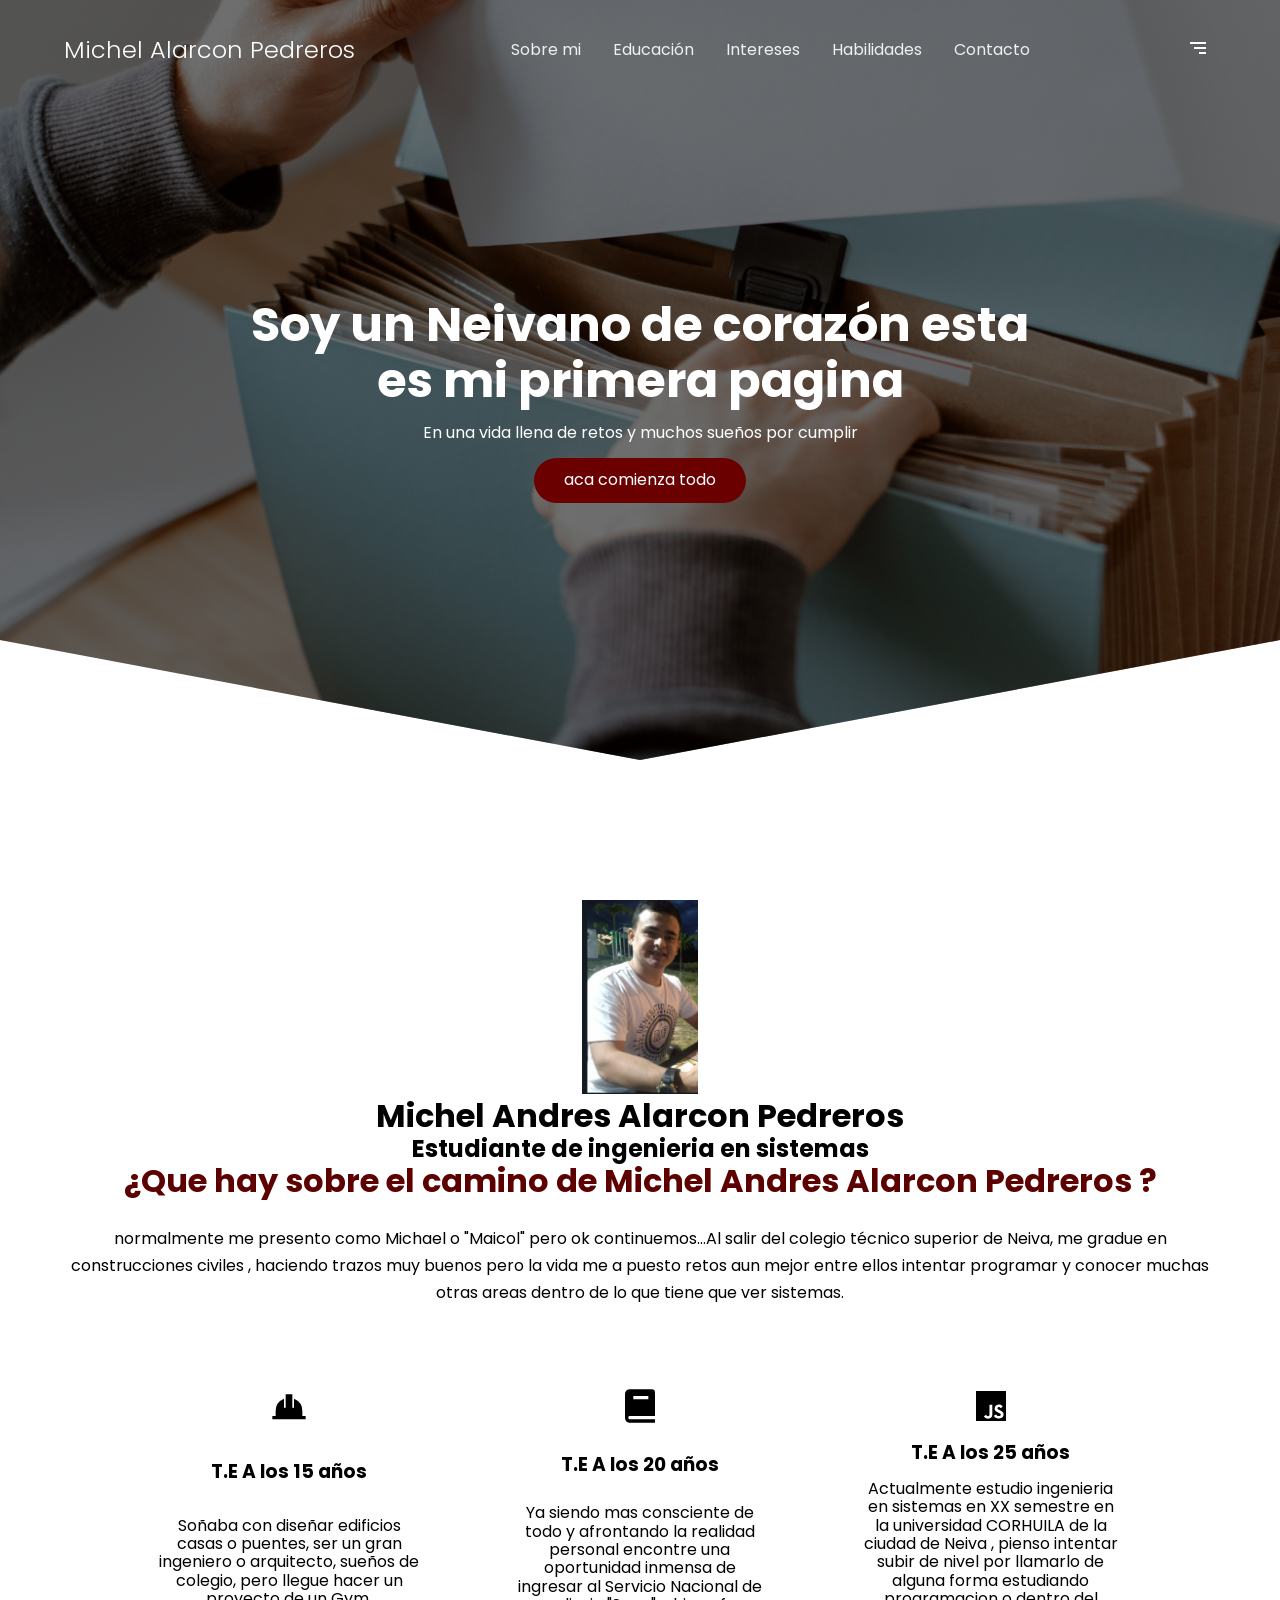
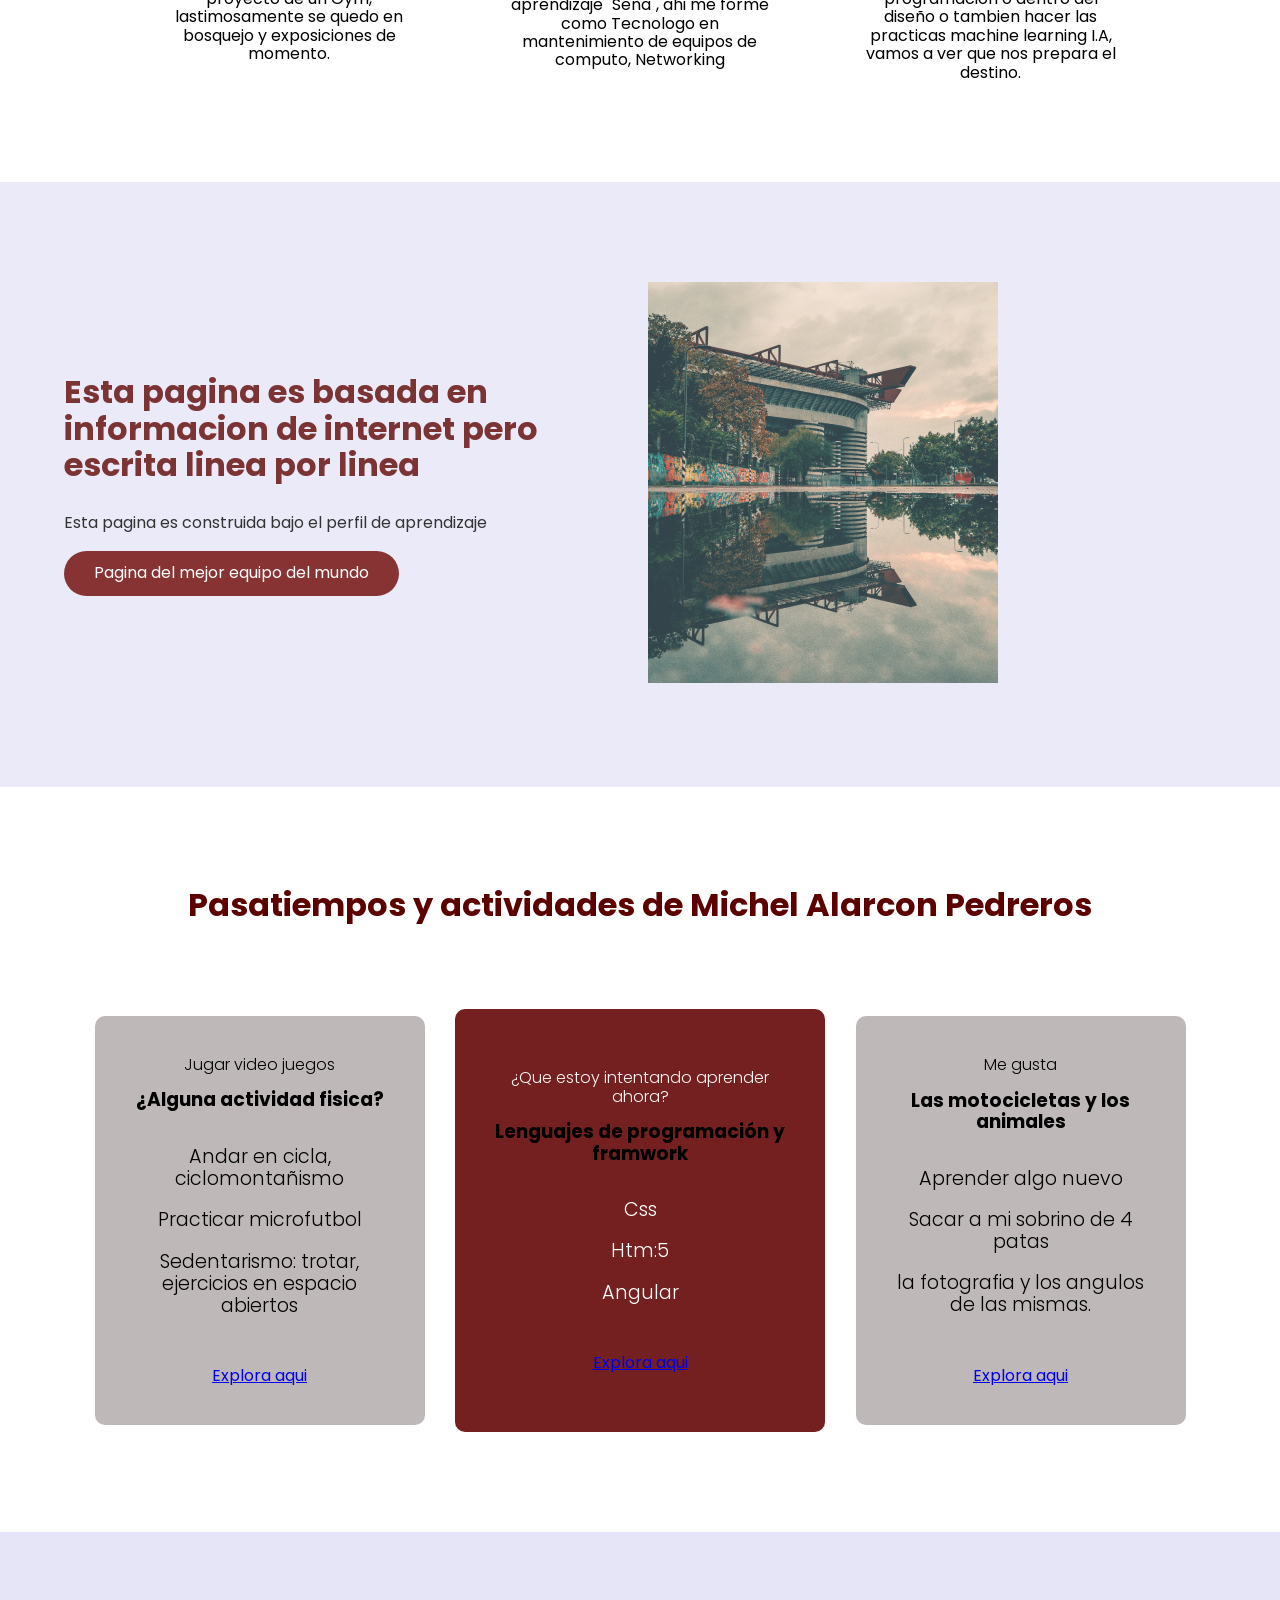
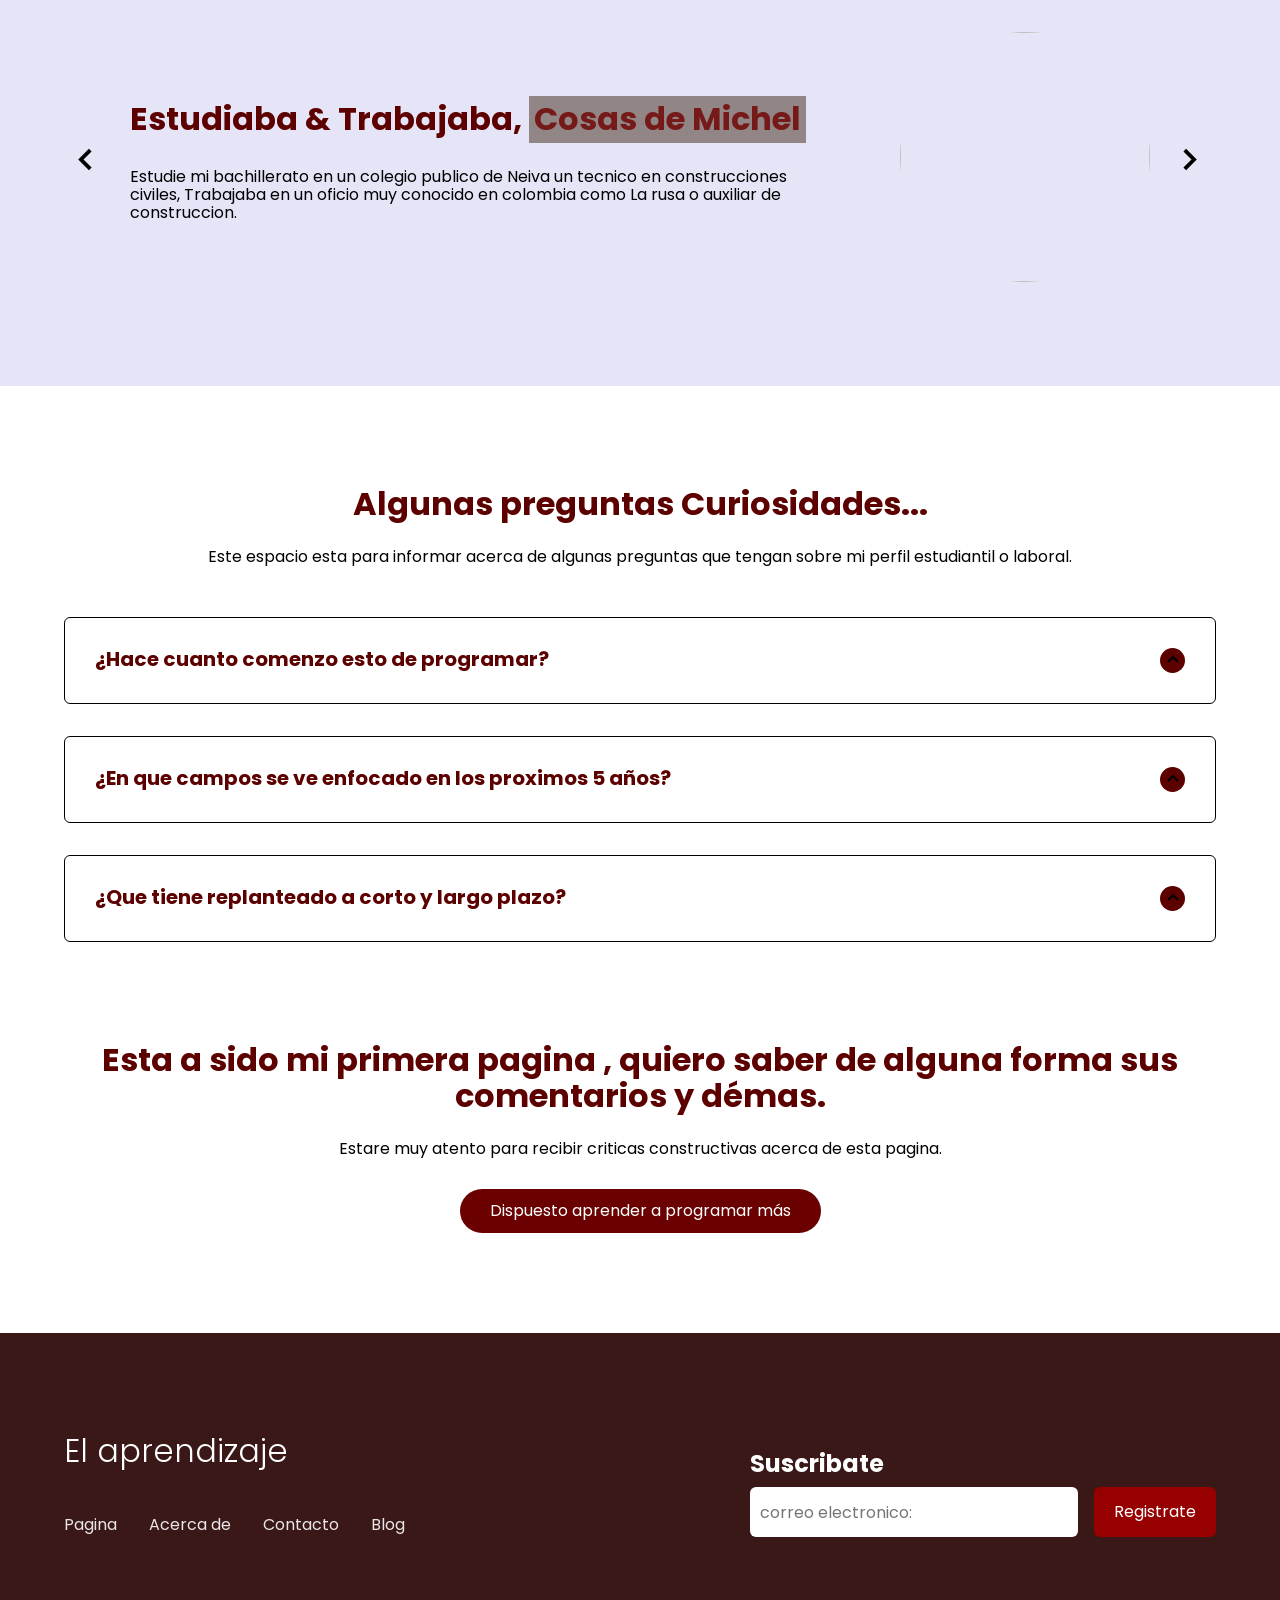
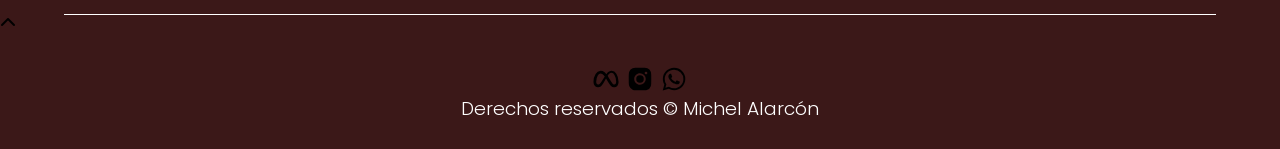
==== index.html @ c2887011 "Cambios de nombre" ====
<!DOCTYPE html>
<html lang="en">
<head>
    <meta charset="UTF-8">
    <meta http-equiv="X-UA-Compatible" content="IE=edge">
    <meta name="viewport" content="width=device-width, initial-scale=1.0">
    <title>Cosas de Michel</title>
    <link rel="shortcut icon" href="./images/milan.png" type="image/x-icon">
    <link rel="stylesheet" href="./css/normalize.css">
    <link rel="stylesheet" href=" ./css/estilos.css">
    <link rel="stylesheet" href="https://cdnjs.cloudflare.com/ajax/libs/font-awesome/6.4.0/css/all.min.css" integrity="sha512-iecdLmaskl7CVkqkXNQ/ZH/XLlvWZOJyj7Yy7tcenmpD1ypASozpmT/E0iPtmFIB46ZmdtAc9eNBvH0H/ZpiBw==" crossorigin="anonymous" referrerpolicy="no-referrer" /> 

    <meta name="theme-color" content=" #960000">
    
    
<meta name="title" content="Cosas de Michel Alarcon Pedreros">
<meta name="description" content="Estudiante trabajador en el area de sistemas. Esto es un block.">

<!-- Open Graph / Facebook -->
<meta property="og:type" content="website">
<meta property="og:url" content="http://https://github.com/michaelalarcon2/michelalarcon2022.git.io">
<meta property="og:title" content="Cosas de Michel Alarcon Pedreros">
<meta property="og:description" content="Estudiante trabajador en el area de sistemas. Esto es un block.">
<meta property="og:image" content="http://https://github.com/michaelalarcon2/michelalarcon2022.git.io/images/estudiar.jpg">

<!-- Twitter -->
<meta property="twitter:card" content="summary_large_image">
<meta property="twitter:url" content="http://michela.com/">
<meta property="twitter:title" content="Cosas de Michel Alarcon Pedreros">
<meta property="twitter:description" content="Estudiante trabajador en el area de sistemas. Esto es un block.">
<meta property="twitter:image" content="http://https://github.com/michaelalarcon2/michelalarcon2022.git.io/images/estudiar.jpg">
</head>
<body>
    <div class="contenedor">
        <div class="parrafo"></div>
    </div>
    <div id="particles-js"></div>
    <script src="js/particles.min.js"></script>
    <script src="js/particlesjs-config.json"></script>

  <header class="hero">
    <nav class="nav container">
      <div class="nav__logo">
        <h2 class="nav__title">Michel Alarcon Pedreros </h2>
        </div>

        <ul class="nav__link nav__link--menu">

          <li class="nav__items" id="mi">
            <a href="" class="nav__links"alt="">Sobre mi</a>

            
          </li>
          <li class="nav__items">
            <a href="#edu" class="nav__links"alt="">Educación</a>

            
          </li>
          <li class="nav__items">
            <a href="#inter" class="nav__links"alt="">Intereses</a>

            
          </li>
          <li class="nav__items">
            <a href="#pasatime" class="nav__links" alt="" >Habilidades</a>

          </li>
          <li class="nav__items">
            <a href="#aprender" class="nav__links" alt="" >Contacto</a>

          </li>
          
          <img src="images/close.svg" class="nav__close" alt="">

        </ul>
        <div class="nav__menu">
          <img src="images/menu.svg" class="nav__img" alt="">
        </div>
     </nav>

     <section class="hero__container container">

      <h1 class="hero__title">Soy un Neivano de corazón esta es mi primera pagina</h1>
      <p class="hero__paragrafo">En una vida llena de retos y muchos sueños por cumplir</p>
      <a href="#edu" class="cta">aca comienza todo</a>
     </section>
     <script src="js/particles.min.js"></script>
     <script src="js/particula.js"></script>
     </header>

     <main>
      <section class="container about">
        <div class="foto">
            <img src="images/foto.png" class="tamFoto" alt="">
            <h1>Michel Andres Alarcon Pedreros</h1>
            <h2>Estudiante de ingenieria en sistemas</h2>
            <div></div>
        </div>
        <h2 class="subtitle" >¿Que hay sobre el camino de Michel Andres Alarcon Pedreros ?</h2>
        <p class="about__paragraph" id="edu">normalmente me presento como Michael o "Maicol" pero ok continuemos...Al salir del colegio técnico superior de Neiva, me gradue en construcciones civiles , haciendo trazos muy buenos pero la vida me a puesto retos aun mejor entre ellos intentar programar y conocer muchas otras areas dentro de lo que tiene que ver sistemas.</p>

        <div class="about__main">
            <article class="about__icons">
                <img src="./images/construccion.svg" class="about__icon">
                <h3 class="about__title">T.E A los 15 años</h3>
                <p class="about__paragrah">Soñaba con diseñar edificios casas o puentes, ser un gran ingeniero o  arquitecto, sueños de colegio, pero llegue hacer un proyecto de un Gym, lastimosamente se quedo en bosquejo y exposiciones de momento.</p>
            </article>

            <article class="about__icons">
                <img src="./images/estudiar.svg" class="about__icon">
                <h3 class="about__title">T.E A los 20 años </h3>
                <p class="about__paragrah">Ya siendo mas consciente de todo y afrontando la realidad personal encontre una oportunidad inmensa de ingresar al Servicio Nacional de aprendizaje "Sena", ahi me forme como Tecnologo en mantenimiento de equipos de computo, Networking</p>
            </article>

            <article class="about__icons">
                <img src="./images/java.svg" class="about__icon">
                <h3 class="about__title">T.E A los 25 años</h3>
                <p class="about__paragrah">Actualmente estudio ingenieria en sistemas en XX semestre en  la universidad CORHUILA de la ciudad de Neiva , pienso intentar subir de nivel por llamarlo de alguna forma estudiando programacion o dentro del diseño o tambien  hacer las practicas machine learning I.A, vamos a ver que nos prepara el destino.</p>
            </article>
        </div>
    </section>

        <section class="knowledge"> 
          <div class="knowledge__container container">
            <div class="knowledge__texts">
              <h2 class="subtitle">Esta pagina es basada en informacion de internet pero escrita linea por linea</h2>
              <p class="knowledge__paragraph">Esta pagina es construida bajo el perfil de aprendizaje</p>
              <a href="https://www.acmilan.com/en" target="_blank" class="cta">Pagina del mejor equipo del mundo</a>
            </div>
            <figure class="knowledge__picture">
              <img src="./images/sansiromilan.png" class="knowlenge__img">
            </figure>
          </div>
        </section>
        <section class="price container">
          <h2 class="subtitle" id="pasatime">Pasatiempos y actividades de Michel Alarcon Pedreros</h2>
          <div class="price__table">
            <div class="price__element">
              <p class="price__name">Jugar video juegos</p>
              <h3 class="price__price">¿Alguna actividad fisica?</h3>

              <div class="price__items">
                <p class="price__feactures">Andar en cicla, ciclomontañismo</p>
                <p class="price__feactures">Practicar microfutbol</p>
                <p class="price__feactures">Sedentarismo: trotar, ejercicios en espacio abiertos</p>
              </div>
              <a href="#" class="Presiona_aqui">Explora aqui</a>

            </div>
            <div class="price__element price__element--best">
              <p class="price__name">¿Que estoy intentando aprender ahora?</p>
              <h3 class="plice__price">Lenguajes de programación y framwork</h3>
              

              <div class="price__items">
                <p class="price__feactures">Css</p>
                <p class="price__feactures">Htm:5</p>
                <p class="price__feactures">Angular</p>
              </div>
              <a href="#" class="Presiona_aqui">Explora aqui</a>

            </div>
            <div class="price__element">
              <p class="price__name">Me gusta </p>
              <h3 class="price__price">Las motocicletas y los animales</h3>

              <div class="price__items">
                <p class="price__feactures">Aprender algo nuevo</p>
                <p class="price__feactures">Sacar a mi sobrino de 4 patas</p>
                <p class="price__feactures">la fotografia y los angulos de las mismas.</p>
              </div>
              <a href="#" class="Presiona_aqui">Explora aqui</a>

            </div>
          </section>
  
          <section class="testimony">
              <div class="testimony__container container">
                  <img src="./images/flechaizquierda.svg" class="testimony__arrow" id="before">
  
                  <section class="testimony__body testimony__body--show" data-id="1">
                      <div class="testimony__texts">
                          <h2 class="subtitle">Estudiaba & Trabajaba, <span class="testimony__course">Cosas de Michel</span></h2>
                          <p class="testimony__review">Estudie mi bachillerato en un colegio publico de Neiva  un tecnico en construcciones civiles, Trabajaba en un oficio muy conocido en colombia como La rusa o auxiliar de construccion.</p>
                      </div>
  
                      <figure class="testimony__picture">
                          <img src="./images/estudiar.jpg" class="testimony__img">
                      </figure>
                  </section>
  
                  <section class="testimony__body" data-id="2">
                      <div class="testimony__texts">
                          <h2 class="subtitle">Estudiaba & Trabajaba,<span class="testimony__course">Cosas de Michel</span></h2>
                          <p class="testimony__review">Ingrese al al sena a estudiar mantenimiento de equipos de computo Networking en el año 2017B me certifique con varias competencias.</p>
                      </div>
  
                      <figure class="testimony__picture">
                          <img src="./images/hardware.jpg" class="testimony__img">
                      </figure>
                  </section>
  
                  <section class="testimony__body" data-id="3">
                      <div class="testimony__texts">
                          <h2 class="subtitle" id="inter">Estudia & trabaja,<span class="testimony__course">Cosas de Michel</span></h2>
                          <p class="testimony__review">Aparte del estudio tengo mis pasatiempos en eso esta la consola de video juegos Playstantion; pero antes de ella habia tenido la consola XBOX negro y el conocido atari y tetris aca en Colombia.</p>
                      </div>
  
                      <figure class="testimony__picture">
                          <img src="./images/videojuego.jpg" class="testimony__img">
                      </figure>
                  </section>
  
                  <section class="testimony__body" data-id="4">
                      <div class="testimony__texts">
                          <h2 class="subtitle">Estudia & trabaja <span class="testimony__course">Cosas de Michel</span></h2>
                          <p class="testimony__review">Son muchos los factores que me inclino por estudiar Ingenieria en sistemas, trabajando para empresas en el area de soporte tic.</p>
                      </div>
  
                      <figure class="testimony__picture">
                          <img src="./images/redeslin.jpg" class="testimony__img">
                      </figure>
                  </section>
  
  
                  <img src="./images/flechaderecha.svg" class="testimony__arrow" id="next">
              </div>
          </section>

          <section class="questions container">
            <h2 class="subtitle">Algunas preguntas Curiosidades...</h2>
            <p class="questions__paragraph">Este espacio esta para informar acerca de algunas preguntas que tengan sobre mi perfil estudiantil o laboral.</p>

            <section class="questions__container">
                <article class="questions__padding">
                    <div class="questions__answer">
                        <h3 class="questions__title">¿Hace cuanto comenzo esto de programar?
                            <span class="questions__arrow">
                                <img src="./images/arrow.svg" class="questions__img">
                            </span>
                        </h3>

                        <p class="questions__show">Llevo 4 años viendo diferentes lenguajes de programacion y motor de bases de datos , de acuerdo a lo anterior aspiro a encontrar algo referente a lo que he aprendido o conozco a grandes rasgos,actualmente me dedico y laboro en el area de soporte TIC.</p>
                    </div>
                </article>

                <article class="questions__padding">
                    <div class="questions__answer">
                        <h3 class="questions__title">¿En que campos se ve enfocado en los proximos 5 años?
                            <span class="questions__arrow">
                                <img src="./images/arrow.svg" class="questions__img">
                            </span>
                        </h3>

                        <p class="questions__show">Claramente reintero que me gustaria entrar en un equipo de trabajo en el area de programacion sea Front o Backend, esta pagina es parte de mi portafolio laboral de programador.</p>
                    </div>
                </article>

                <article class="questions__padding">
                    <div class="questions__answer">
                        <h3 class="questions__title">¿Que tiene replanteado a corto y largo plazo?
                            <span class="questions__arrow">
                                <img src="./images/arrow.svg" class="questions__img">
                            </span>
                        </h3>

                        <p class="questions__show">Poder encontrar una oportunidad laboral en esta area.</p>
                    </div>
                </article>
            </section>

            <section class="questions__offer">
                <h2 class="subtitle">Esta a sido mi primera pagina , quiero saber de alguna forma sus comentarios y démas.</h2>
                <p class="questions__copy">Estare muy atento para recibir criticas constructivas acerca de esta pagina.</p>
                <a href="#" class="cta">Dispuesto aprender a programar más</a>
            </section>
        </section>
    </main>

    <footer class="footer">
        <section class="footer__container container">
            <nav class="nav nav--footer">
                <h2 class="footer__title" id="aprender">El aprendizaje</h2>

                <ul class="nav__link nav__link--footer">
                    <li class="nav__items">
                        <a href="#" class="nav__links">Pagina</a>
                    </li>
                    <li class="nav__items">
                        <a href="#" class="nav__links">Acerca de</a>
                    </li>
                    <li class="nav__items">
                        <a href="#contacto" class="nav__links">Contacto</a>
                    </li>
                    <li class="nav__items">
                        <a href="#" class="nav__links">Blog</a>
                    </li>
                </ul>
            </nav>

            <form class="footer__form" action="https://formspree.io/f/mknkkrkj" method="POST">
                <h2 class="footer__newsletter">Suscribate</h2>
                <div class="footer__inputs">
                    <input type="email" placeholder="correo electronico:" class="footer__input" name="_replyto">
                    <input type="submit" value="Registrate" class="footer__submit">
                </div>
            </form>
        </section>
        <div class="got-top-container">
            <div class="go-top-button">
               <i class="fas fa-chevron-up"></i>
            </div>
        </div>

        <section class="footer__copy container">
            <div class="footer__social">
                <a href="https://www.facebook.com/maikol.alarkon/" class="footer__icons" target="_blank"><img src="./images/facebook meta.svg" class="footer__img"></a>
                <a href="https://www.instagram.com/andresalarcon01/?next=%2F" class="footer__icons" target="_blank"><img src="./images/instag.svg" class="footer__img"></a>
                <a href="https://account.microsoft.com/?ref=MeControl&refd=outlook.live.com" class="footer__icons" target="_blank"><img src="./images/whatsapp.svg" class="footer__img"></a>
            </div>

            <h3 class="footer__copyright">Derechos reservados &copy; Michel Alarcón</h3>
        </section>
        <!--Button Up-->
        <button class="btn-up hide" id="up">
            <i class="fas fa-arrow-up"></i>
        </button>
        <script src="app.js"></script>
    </footer>

    <script src="./js/slider.js"></script>
    <script src="./js/questions.js"></script>
    <script src="./js/menu.js"></script>

</body>

</html>
---- css/estilos.css ----
@import url('https://fonts.googleapis.com/css2?family=Poppins:wght@300;400;600;700&display=swap');

:root {
    --padding-container: 100px 0;
    --color-title: #5c0000;
}
body {
    font-family: 'Poppins', sans-serif;
}
#particles-js{
    height: 100hv;
    width: 100%;
    position: fixed;
    z-index: -1;
}

.container{
    width: 90%;
    max-width: 1200px;
    margin: 0 auto;
    overflow: hidden;
    padding: var(--padding-container);
}
.hero {
    width: 100%;
    height: 100vh;
    min-height: 600px;
    max-height: 800px;
    position: relative;
    display: grid;
    grid-template-rows: 100px 1fr;
    color: #fff;
}
.hero::before{
    content: "";
    position: absolute;
    top: 0;
    left: 0;
    width: 100%;
    height: 100%;
    background-image: linear-gradient(180deg, #0000008c, 0%,#0000008c 100% ), url('../images/fondovida.png');
    background-size: cover;
    clip-path: polygon(0 0, 100% 0, 100% 80%, 50% 95%, 0 80%);
    z-index: -1;

}   

/*nav*/
.nav{
    --padding-container:0;
    height: 100px;
    display: flex;
    align-items: center;
}

.nav__title{
    font-weight: 300;
}
.nav__link{
    margin-left: auto;
    padding: 0;
    display: grid;
    grid-auto-flow: column;
    grid-auto-columns: max-content;
    gap: 2em;
}

.nav__items{
    list-style: none;
}

.nav__links{
    color: rgba(255, 255, 255, 0.897);
    text-decoration: none;
}
.nav__menu{
    margin-left: auto;
    cursor: pointer;
    display: none;
}
.nav__menu{
    display: block;
    width: 30px;
}
.nav__close{
    display: var(--show, none);
}

/**Hero container*/
.hero__container {
    max-width: 800px;
    --padding-container: 0;
    display: grid;
    grid-auto-rows: max-content;
    align-content: center;
    gap: 1em;
    padding-bottom: 100px;
    text-align: center;
}

.hero__title {
    font-size: 3rem;
}

.hero__paragraph {
    margin-bottom: 20px;
}
.cta{
    display: inline-block;
    background-color: #6b0000;
    justify-self: center;
    color: #fff;
    text-decoration: none;
    padding: 13px 30px;
    border-radius: 32px;
}
/*About */ 
.about{
    text-align: center;
}

.subtitle{
    color:var(--color-title);
    font-size: 2rem;
    margin-bottom: 25px;

}
.about__paragraph{
    line-height:1.7 ;

}


.about__paragraph {
    line-height: 1.7;
}
.about__main {
    padding-top: 80px;
    display: grid;
    width: 90%;
    margin: 0 auto;
    gap: 1em;
    overflow: hidden;
    grid-template-columns: repeat(auto-fit, minmax(260px, auto));
}

.about__icons{
    display: grid;
    gap: 1em;
    justify-items: center;
    width: 260px;
    overflow: hidden;
    margin: 0 auto;
}
.about__icon{
    width: 40px;
}
/*knowledge*/

.knowledge{

    background-color: #000005;
    background-color: #e5e5f7;
    opacity: 0.8;
    background-image:  radial-gradient(#ffffff 0.5px, transparent 0.5px), radial-gradient(#a89a9a 0.5px, #e5e5f7 0.5px);
    background-size: 20px 20px;
    background-position: 0 0,10px 10px;
overflow: hidden;
}
.knowledge__container{
    display: grid;
    grid-template-columns: 1fr 1fr;
    gap: 1em;
    align-items: center;
}

.knowledge__picture{
    max-width: 500px;
}

.knowledge__paragraph{
    line-height: 1.7;
    margin-bottom: 15px;
}

.knowledge__img{
    width: 100%;
    display: block;
}

/* price */
 
.price{

    text-align: center;
}
.price__table{
    padding-top: 60px;
    display: flex;
    flex-wrap: wrap;
    gap:2.5 em;
    justify-content: space-evenly;
    align-items: center;
}
    .price__element{
        background-color: #beb8b8;
        text-align: center;
        border-radius: 10px;
        width: 330px;
        padding: 40px;
        --color-plan: #000000;
        --color-price:rgb(0, 0, 0);
        --bg-cta:rgb(0, 0, 0);
        --color-cta: #000000;
        --color-items:#000000;
 
    }
    .price__element--best{
        width: 370px;
        padding: 60px 40px;
        background-color: rgb(116, 32, 32);
        --color-plan: rgb(255, 247, 247);
        --color-price:rgb(182, 49, 49);
        --bg-cta:rgb(255, 250, 250);
        --color-cta: #ffffff;
        --color-items:#ffffff;
    }
    .price__name{
        color:var(--color-plan);
        margin-bottom: 15px;
        font-weight: 300; 
    }
    .plan_price{
        font-size: 2.5rem;
        color:var(--color-price);

    }
    .price__items{
        margin-top: 35px;
        display: grid;
        gap:1em;
        font-weight: 300;
        font-size: 1.2rem;
        margin-bottom: 50px;
        color: var(--color-items);
    }

      .price__cta{
        display: block;
        padding: 20px 0;
        border-radius: 10px;
        text-decoration: none;
        background-color: var(--color-title);
        font-weight: 600px;
        box-shadow: 0 0 1 px rgba(0,0,0.5) ;

    }

   /* Testimony */

.testimony{
    background-color: #e5e5f7;
}

.testimony__container{
    display: grid;
    grid-template-columns: 50px 1fr 50px;
    gap: 1em;
    align-items: center;
}

.testimony__body{
    display: grid;
    grid-template-columns: 1fr max-content;
    justify-content: space-between;
    align-items: center;
    gap: 2em;
    grid-column: 2/3;
    grid-row: 1/2;
    opacity: 0;
    pointer-events: none;
}


.testimony__body--show{
    pointer-events: unset;
    opacity: 1;
    transition: opacity 1.5s ease-in-out;
}

.testimony__img{
    width: 250px;
    height: 250px;
    border-radius: 50%;
    object-fit: cover;
    object-position: 50% 30%;
}

.testimony__texts{
    max-width: 700px;
}

.testimony__course{
    background-color: rgb(146, 133, 133);
    color: rgb(117, 25, 25);
    display: inline-block;
    padding: 5px;
}

.testimony__arrow{
    width: 90%;
    cursor: pointer;
}

/* Questions */

.questions{
    text-align: center;
}

.questions__container{
    display: grid;
    gap: 2em;
    padding-top: 50px;
    padding-bottom: 100px;
}

.questions__padding{
    padding: 0;
    transition: padding .3s;
    border: 1px solid #000000;
    border-radius: 6px;
}

.questions__padding--add{
    padding-bottom: 30px;
}

.questions__answer{
    padding: 0 30px 0;
    overflow: hidden;
}

.questions__title{
    text-align: left;
    display: flex;
    font-size: 20px;
    padding: 30px 0 30px;
    cursor: pointer;
    color: var(--color-title);
    justify-content: space-between;
}

.questions__arrow{
    border-radius: 50%;
    background-color: var(--color-title);
    width: 25px;
    height: 25px;
    display: flex;
    justify-content: center;
    align-items: center;
    align-self: flex-end;
    margin-left: 10px;
    transition:  transform .3s;
}

.questions__arrow--rotate{
    transform: rotate(180deg);
}

.questions__show{
    text-align: left;
    height: 0;
    transition: height .3s;
}

.questions__img{
    display: block;
}

.questions__copy{
    width: 60%;
    margin: 0 auto;
    margin-bottom: 30px;
}

/* Footer */

.footer{
    background-color: #3b1818;
}

.footer__title{
    font-weight: 300;
    font-size: 2rem;
    margin-bottom: 30px;
}

.footer__title, .footer__newsletter{
    color: #fff;
}


.footer__container{
    display: flex;
    justify-content: space-between;
    align-items: center;
    border-bottom: 1px solid #fff;
    padding-bottom: 60px;
}

.nav--footer{
    padding-bottom: 20px;
    display: grid;
    gap: 1em;
    grid-auto-flow: row;
    height: 100%;
}

.nav__link--footer{
    display: flex;
    margin: 0;
    margin-right: 20px;
    flex-wrap: wrap;
}

.footer__inputs{
    margin-top: 10px;
    display: flex;
    overflow: hidden;
}

.footer__input{
    background-color: #fff;
    height: 50px;
    display: block;
    padding-left: 10px;
    border-radius: 6px;
    font-size: 1rem;
    outline: none;
    border: none;
    margin-right: 16px;
}

.footer__submit{
    margin-left: auto;
    display: inline-block;
    height: 50px;
    padding: 0 20px ;
    background-color: #960000;
    border: none;
    font-size: 1rem;
    color: #fff;
    border-radius: 6px;
    cursor: pointer;
}

.footer__copy{
    --padding-container: 30px 0;
    text-align: center;
    color: #fff;
}

.footer__copyright{
    font-weight: 300;
}

.footer__icons{
    margin-bottom: 10px;
}

.footer__img{
    width: 30px;
}

/* Media queries */

@media (max-width:800px){
    .nav__menu{
        display: block;
    }

    .nav__link--menu{
        position: fixed;
        background-color: #000;
        top: 0;
        left: 0;
        height: 100%;
        width: 100%;
        display: flex;
        flex-direction: column;
        justify-content: space-evenly;
        align-items: center;
        z-index: 100;
        opacity: 0;
        pointer-events: none;
        transition: .7s opacity;
    }

    .nav__link--show{
        --show: block;
        opacity:1 ;
        pointer-events: unset;
    }

    .nav__close{
        position: absolute;
        top: 30px;
        right: 30px;
        width: 30px;
        cursor: pointer;
    }

    .hero__title{
        font-size: 2.5rem;
    }


    .about__main{
        gap: 2em;
    }

    .about__icons:last-of-type{
        grid-column: 1/-1;
    }


    .knowledge__container{
        grid-template-columns: 1fr;
        grid-template-rows: max-content 1fr;
        gap: 3em;
        text-align: center;
    }

    .knowledge__picture{
        grid-row: 1/2;
        justify-self: center;
    }

    .testimony__container{
        grid-template-columns: 30px 1fr 30px;
    }

    .testimony__body{
        grid-template-columns: 1fr;
        grid-template-rows: max-content max-content;
        gap: 3em;
        justify-items:center ;
    }


    .testimony__img{
        width: 200px;
        height: 200px;
        
    }

    .questions__copy{
        width: 100%;
    }

    .footer__container{
        flex-wrap: wrap;
    }

    .nav--footer{
        width: 100%;
        justify-items: center;
    }

    .nav__link--footer{
        width: 100%;
        justify-content: space-evenly;
        margin: 0;
    }

    .footer__form{
        width: 100%;
        justify-content: space-evenly;
    }

    .footer__input{
        flex: 1;
    }

}

@media (max-width:600px){
    .hero__title{
        font-size: 2rem;
    }

    .hero__paragraph{
        font-size: 1rem;
    }

    .subtitle{
        font-size: 1.8rem;
    }

    .price__element{
        width: 90%;
    }

    .price__element--best{
        width: 90%;
        /* padding: 40px; */
    }

    .price__price{
        font-size: 2rem;
    }

    .testimony{
        --padding-container: 60px 0;
    }

    .testimony__container{
        grid-template-columns: 28px 1fr 28px;
        gap: .9em;
    }

    .testimony__arrow{
        width: 100%;
    }

    .testimony__course{
        margin-top: 15px;
    }

    .questions__title{
        font-size: 1rem;
    }

    .footer__title{
        justify-self: start;
        margin-bottom: 15px;
    }

    .nav--footer{
        padding-bottom: 60px;
    }

    .nav__link--footer{
        justify-content: space-between;
    }

    .footer__inputs{
        flex-wrap: wrap;
    }

    .footer__input{
        flex-basis: 100%;
        margin: 0;
        margin-bottom: 16px;
    }

    .footer__submit{
        margin-right: auto;
        margin-left: 0;
        

        /* 
        margin:0;
        width: 100%;
        */
    }
}

/*btn-up styles*/
.btn-up{
    width: 50px;
    height: 50px;
    outline: 0;
    border-radius: 50%;
    border: 1px solid #000000;
    background-color: rgb(0, 0, 0);
    position: fixed;
    right: 20px;
    left: 95%;
    bottom: 50px;
    transition: all .3s ease-in-out;
    cursor: pointer;
}
.fa-arrow-up{
    color: #a89a9a;
    font-size: 18px;
}
.btn-up:hover{
    opacity: .75;
}
/*clases del js */
.hide{
    opacity: 0;
}
.active{
    opacity: 1;
}
.container about .foto img{
    padding: 1;
}
.tamFoto{
    width: 10%;
    height: 20%;
}
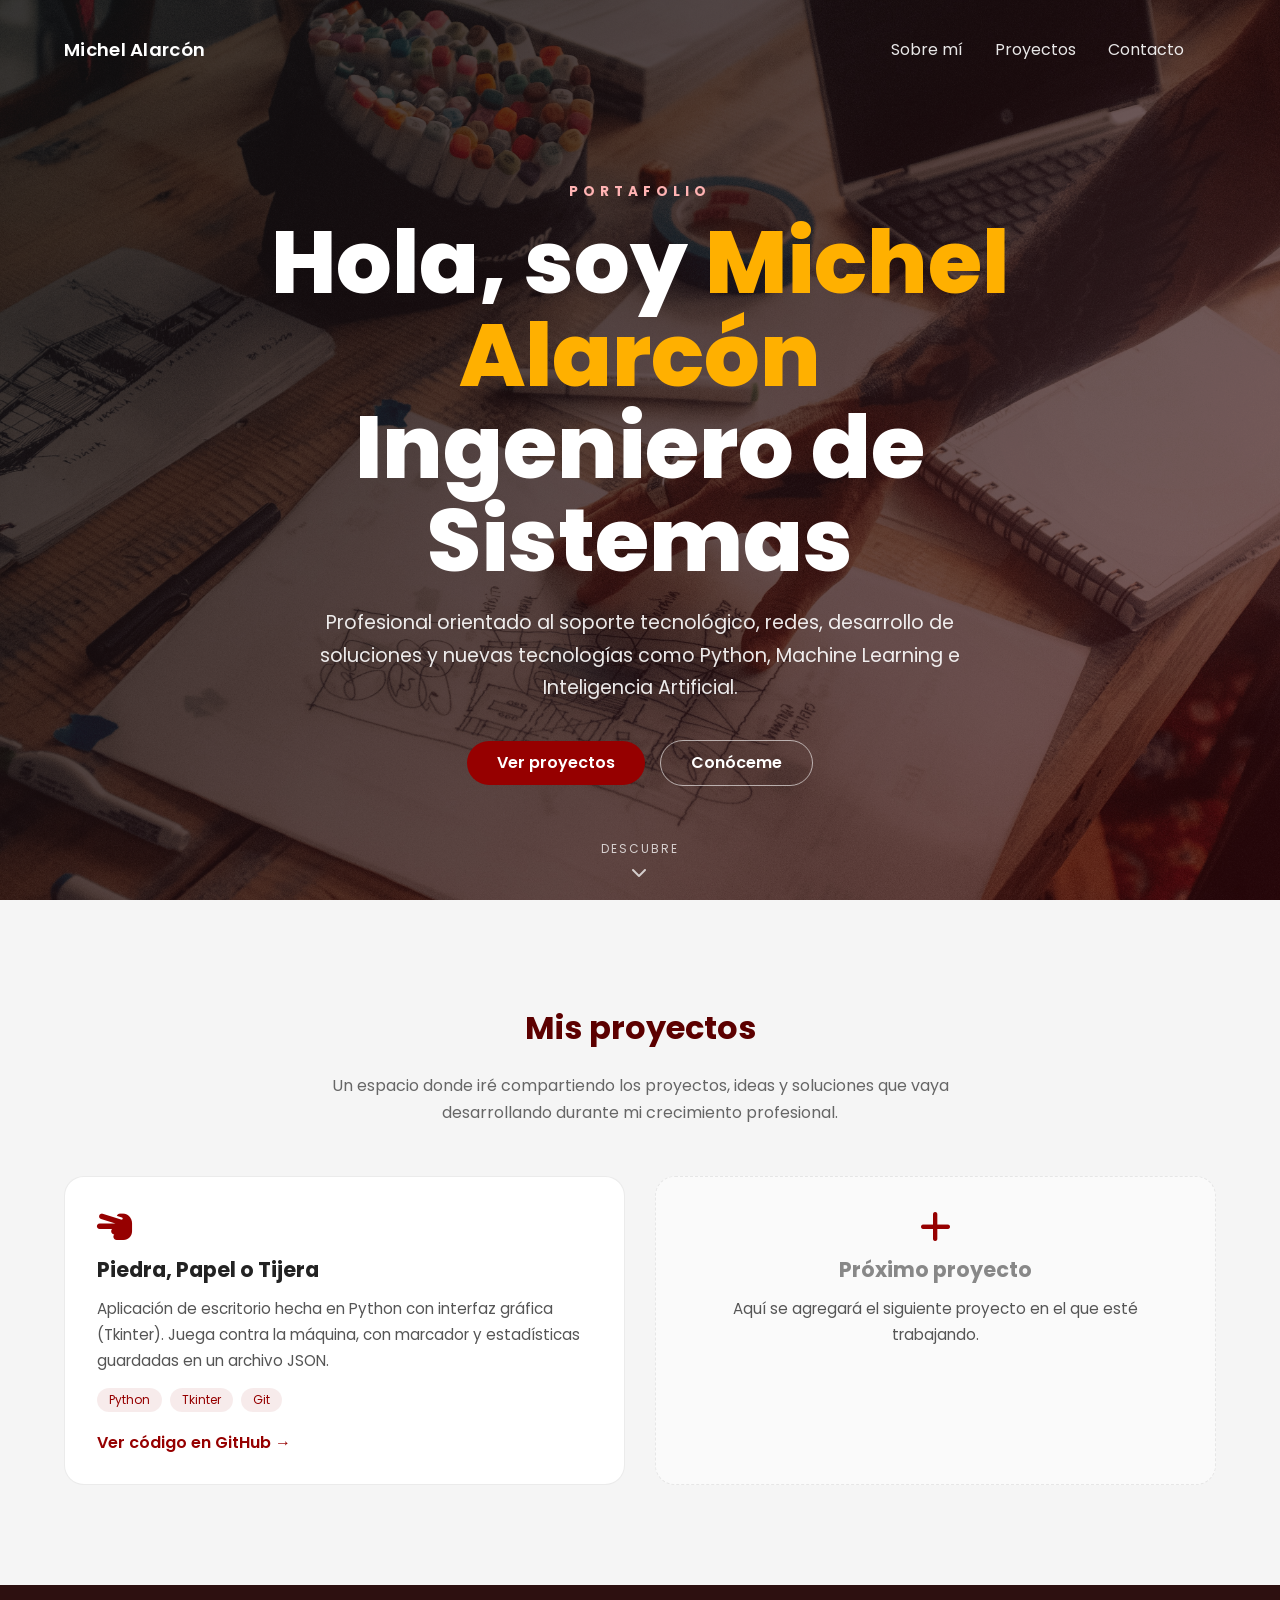
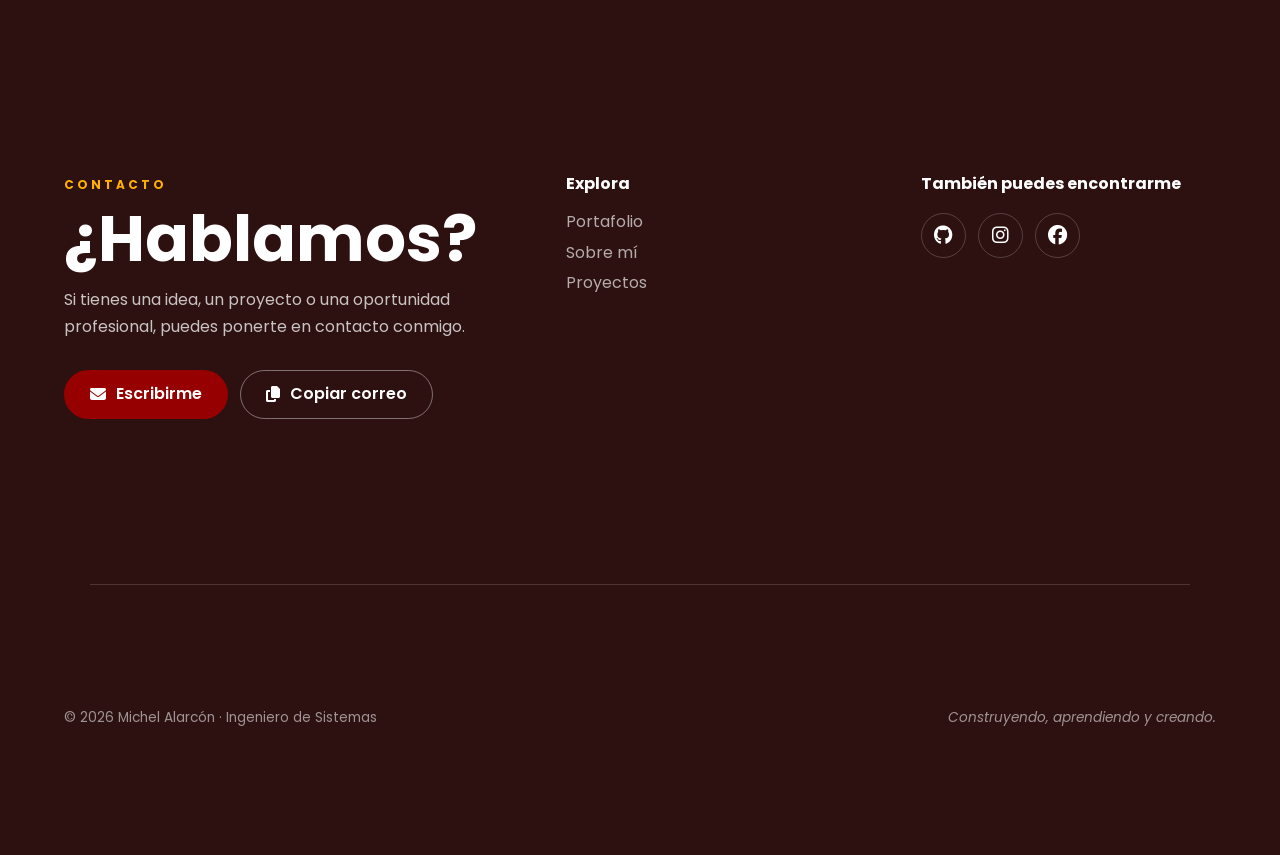
==== commit d4fc5b59: "Portafolio completo: HTML, CSS, JS, imágenes y configuración" ====
--- a/index.html
+++ b/index.html
@@ -1,335 +1,849 @@
 <!DOCTYPE html>
-<html lang="en">
+<html lang="es">
+
 <head>
     <meta charset="UTF-8">
     <meta http-equiv="X-UA-Compatible" content="IE=edge">
     <meta name="viewport" content="width=device-width, initial-scale=1.0">
-    <title>Cosas de Michel</title>
+
+    <title>Portafolio | Michel Alarcón</title>
+
     <link rel="shortcut icon" href="./images/milan.png" type="image/x-icon">
+
     <link rel="stylesheet" href="./css/normalize.css">
-    <link rel="stylesheet" href=" ./css/estilos.css">
-    <link rel="stylesheet" href="https://cdnjs.cloudflare.com/ajax/libs/font-awesome/6.4.0/css/all.min.css" integrity="sha512-iecdLmaskl7CVkqkXNQ/ZH/XLlvWZOJyj7Yy7tcenmpD1ypASozpmT/E0iPtmFIB46ZmdtAc9eNBvH0H/ZpiBw==" crossorigin="anonymous" referrerpolicy="no-referrer" /> 
-
-    <meta name="theme-color" content=" #960000">
-    
-    
-<meta name="title" content="Cosas de Michel Alarcon Pedreros">
-<meta name="description" content="Estudiante trabajador en el area de sistemas. Esto es un block.">
-
-<!-- Open Graph / Facebook -->
-<meta property="og:type" content="website">
-<meta property="og:url" content="http://https://github.com/michaelalarcon2/michelalarcon2022.git.io">
-<meta property="og:title" content="Cosas de Michel Alarcon Pedreros">
-<meta property="og:description" content="Estudiante trabajador en el area de sistemas. Esto es un block.">
-<meta property="og:image" content="http://https://github.com/michaelalarcon2/michelalarcon2022.git.io/images/estudiar.jpg">
-
-<!-- Twitter -->
-<meta property="twitter:card" content="summary_large_image">
-<meta property="twitter:url" content="http://michela.com/">
-<meta property="twitter:title" content="Cosas de Michel Alarcon Pedreros">
-<meta property="twitter:description" content="Estudiante trabajador en el area de sistemas. Esto es un block.">
-<meta property="twitter:image" content="http://https://github.com/michaelalarcon2/michelalarcon2022.git.io/images/estudiar.jpg">
+    <link rel="stylesheet" href="./css/estilos.css">
+
+    <link rel="stylesheet"
+        href="https://cdnjs.cloudflare.com/ajax/libs/font-awesome/6.4.0/css/all.min.css"
+        integrity="sha512-iecdLmaskl7CVkqkXNQ/ZH/XLlvWZOJyj7Yy7tcenmpD1ypASozpmT/E0iPtmFIB46ZmdtAc9eNBvH0H/ZpiBw=="
+        crossorigin="anonymous"
+        referrerpolicy="no-referrer" />
+
+    <meta name="theme-color" content="#960000">
+
+    <meta name="title" content="Portafolio de Michel Alarcón Pedreros">
+    <meta name="description"
+        content="Michel Alarcón — Ingeniero de Sistemas. Portafolio de proyectos en Python, redes, desarrollo de software e inteligencia artificial.">
+
+    <!-- Open Graph -->
+    <meta property="og:type" content="website">
+    <meta property="og:title" content="Portafolio de Michel Alarcón Pedreros">
+    <meta property="og:description"
+        content="Portafolio profesional de Michel Alarcón: proyectos, tecnología, Python, redes e inteligencia artificial.">
+    <meta property="og:image" content="./images/estudiar.jpg">
+
+    <style>
+
+        /* =========================
+           HERO PRINCIPAL
+        ========================= */
+
+        .hero {
+            position: relative;
+            min-height: 100vh;
+            overflow: hidden;
+            color: #fff;
+            isolation: isolate;
+
+            background:
+                linear-gradient(
+                    135deg,
+                    rgba(15, 15, 15, 0.78),
+                    rgba(60, 0, 0, 0.58)
+                ),
+                url("./images/estudiar.jpg");
+
+            background-size: cover;
+            background-position: center;
+            background-attachment: fixed;
+        }
+
+
+        /* Efecto suave de luz */
+
+        .hero::after {
+            content: "";
+            position: absolute;
+            width: 500px;
+            height: 500px;
+            border-radius: 50%;
+            background: rgba(255, 255, 255, 0.05);
+            filter: blur(80px);
+            top: 15%;
+            right: -150px;
+            z-index: -1;
+        }
+
+
+        /* =========================
+           NAVEGACIÓN
+        ========================= */
+
+        .nav {
+            position: relative;
+            z-index: 10;
+            display: flex;
+            align-items: center;
+            justify-content: space-between;
+            min-height: 90px;
+        }
+
+        .nav__logo {
+            display: flex;
+            align-items: center;
+        }
+
+        .nav__title {
+            margin: 0;
+            font-size: 1.15rem;
+            font-weight: 600;
+            color: #fff;
+            letter-spacing: 0.3px;
+        }
+
+
+        .nav__links {
+            position: relative;
+            transition: color 0.3s ease;
+        }
+
+        .nav__links:hover {
+            color: #ffb3b3;
+        }
+
+
+        /* =========================
+           HERO CONTENIDO
+        ========================= */
+
+        .hero__container {
+            min-height: calc(100vh - 90px);
+            display: flex;
+            flex-direction: column;
+            align-items: center;
+            justify-content: center;
+            text-align: center;
+
+            padding: 80px 20px 120px;
+        }
+
+
+        .hero__container::before {
+            content: "PORTAFOLIO";
+            display: block;
+            margin-bottom: 18px;
+
+            font-size: 0.85rem;
+            font-weight: 700;
+            letter-spacing: 5px;
+
+            color: #ffb3b3;
+        }
+
+
+        .hero__title {
+            max-width: 900px;
+            margin: 0 auto 20px;
+
+            font-size: clamp(2.8rem, 7vw, 5.5rem);
+            line-height: 1.05;
+            font-weight: 800;
+
+            color: #fff;
+
+            animation: aparecer 1s ease forwards;
+        }
+
+
+        .hero__title span {
+            color: #ffb000;
+        }
+
+
+        .hero__paragrafo {
+            max-width: 720px;
+            margin: 0 auto 35px;
+
+            font-size: clamp(1rem, 2vw, 1.2rem);
+            line-height: 1.7;
+
+            color: rgba(255, 255, 255, 0.9);
+
+            animation: aparecer 1.2s ease forwards;
+        }
+
+
+        /* =========================
+           BOTONES
+        ========================= */
+
+        .hero__buttons {
+            display: flex;
+            justify-content: center;
+            align-items: center;
+            gap: 15px;
+            flex-wrap: wrap;
+
+            animation: aparecer 1.4s ease forwards;
+        }
+
+
+        .hero__buttons .cta {
+            margin: 0;
+        }
+
+
+        .cta--secondary {
+            background: transparent !important;
+            border: 1px solid rgba(255, 255, 255, 0.6);
+            color: #fff !important;
+        }
+
+
+        .cta--secondary:hover {
+            background: #fff !important;
+            color: #960000 !important;
+        }
+
+
+        /* =========================
+           INDICADOR DE SCROLL
+        ========================= */
+
+        .scroll-indicator {
+            position: absolute;
+            bottom: 30px;
+            left: 50%;
+            transform: translateX(-50%);
+
+            display: flex;
+            flex-direction: column;
+            align-items: center;
+
+            color: rgba(255, 255, 255, 0.75);
+            font-size: 0.75rem;
+            letter-spacing: 2px;
+
+            animation: flotando 2s ease-in-out infinite;
+        }
+
+
+        .scroll-indicator i {
+            margin-top: 8px;
+            font-size: 1rem;
+        }
+
+
+        /* =========================
+           PROYECTOS
+        ========================= */
+
+        .projects {
+            padding: 100px 0;
+        }
+
+        .projects__intro {
+            max-width: 700px;
+            margin: 0 auto 50px;
+            text-align: center;
+        }
+
+        .projects__intro p {
+            line-height: 1.7;
+            color: #666;
+        }
+
+        .projects__grid {
+            display: grid;
+            grid-template-columns:
+                repeat(auto-fit, minmax(280px, 1fr));
+
+            gap: 30px;
+        }
+
+
+        .project-card {
+            border: 1px solid rgba(0, 0, 0, 0.08);
+            border-radius: 20px;
+
+            padding: 32px;
+
+            display: flex;
+            flex-direction: column;
+            gap: 14px;
+
+            background: #fff;
+
+            transition:
+                transform 0.3s ease,
+                box-shadow 0.3s ease,
+                border-color 0.3s ease;
+        }
+
+
+        .project-card:hover {
+            transform: translateY(-8px);
+
+            box-shadow:
+                0 20px 45px rgba(0, 0, 0, 0.10);
+
+            border-color: rgba(150, 0, 0, 0.2);
+        }
+
+
+        .project-card__icon {
+            font-size: 2.2rem;
+            color: #960000;
+        }
+
+
+        .project-card__title {
+            font-size: 1.3rem;
+            margin: 0;
+        }
+
+
+        .project-card__desc {
+            flex-grow: 1;
+            font-size: 0.95rem;
+            line-height: 1.7;
+            color: #555;
+        }
+
+
+        .project-card__tags {
+            display: flex;
+            flex-wrap: wrap;
+            gap: 8px;
+        }
+
+
+        .project-card__tag {
+            font-size: 0.75rem;
+
+            background: rgba(150, 0, 0, 0.08);
+            color: #960000;
+
+            padding: 5px 12px;
+            border-radius: 999px;
+        }
+
+
+        .project-card__link {
+            margin-top: 8px;
+
+            font-weight: 600;
+            color: #960000;
+
+            text-decoration: none;
+
+            transition: transform 0.2s ease;
+        }
+
+
+        .project-card__link:hover {
+            transform: translateX(5px);
+        }
+
+
+        .project-card--soon {
+            justify-content: center;
+            align-items: center;
+            text-align: center;
+
+            border-style: dashed;
+            color: #888;
+
+            background: #fafafa;
+        }
+
+
+        /* =========================
+           ANIMACIONES
+        ========================= */
+
+        @keyframes aparecer {
+
+            from {
+                opacity: 0;
+                transform: translateY(25px);
+            }
+
+            to {
+                opacity: 1;
+                transform: translateY(0);
+            }
+
+        }
+
+
+        @keyframes flotando {
+
+            0%,
+            100% {
+                transform: translateX(-50%) translateY(0);
+            }
+
+            50% {
+                transform: translateX(-50%) translateY(8px);
+            }
+
+        }
+
+
+        /* =========================
+           RESPONSIVE
+        ========================= */
+
+        @media (max-width: 768px) {
+
+            .nav__title {
+                font-size: 0.95rem;
+            }
+
+            .hero {
+                background-attachment: scroll;
+            }
+
+            .hero__container {
+                padding-top: 50px;
+                padding-bottom: 100px;
+            }
+
+            .hero__title {
+                font-size: clamp(2.4rem, 12vw, 4rem);
+            }
+
+            .hero__paragrafo {
+                font-size: 1rem;
+            }
+
+            .hero__buttons {
+                width: 100%;
+            }
+
+            .hero__buttons .cta {
+                width: 100%;
+                max-width: 260px;
+            }
+
+            .projects {
+                padding: 70px 0;
+            }
+
+        }
+
+    </style>
 </head>
+
+
 <body>
-    <div class="contenedor">
-        <div class="parrafo"></div>
-    </div>
-    <div id="particles-js"></div>
-    <script src="js/particles.min.js"></script>
-    <script src="js/particlesjs-config.json"></script>
-
-  <header class="hero">
-    <nav class="nav container">
-      <div class="nav__logo">
-        <h2 class="nav__title">Michel Alarcon Pedreros </h2>
-        </div>
-
-        <ul class="nav__link nav__link--menu">
-
-          <li class="nav__items" id="mi">
-            <a href="" class="nav__links"alt="">Sobre mi</a>
-
-            
-          </li>
-          <li class="nav__items">
-            <a href="#edu" class="nav__links"alt="">Educación</a>
-
-            
-          </li>
-          <li class="nav__items">
-            <a href="#inter" class="nav__links"alt="">Intereses</a>
-
-            
-          </li>
-          <li class="nav__items">
-            <a href="#pasatime" class="nav__links" alt="" >Habilidades</a>
-
-          </li>
-          <li class="nav__items">
-            <a href="#aprender" class="nav__links" alt="" >Contacto</a>
-
-          </li>
-          
-          <img src="images/close.svg" class="nav__close" alt="">
-
-        </ul>
-        <div class="nav__menu">
-          <img src="images/menu.svg" class="nav__img" alt="">
-        </div>
-     </nav>
-
-     <section class="hero__container container">
-
-      <h1 class="hero__title">Soy un Neivano de corazón esta es mi primera pagina</h1>
-      <p class="hero__paragrafo">En una vida llena de retos y muchos sueños por cumplir</p>
-      <a href="#edu" class="cta">aca comienza todo</a>
-     </section>
-     <script src="js/particles.min.js"></script>
-     <script src="js/particula.js"></script>
-     </header>
-
-     <main>
-      <section class="container about">
-        <div class="foto">
-            <img src="images/foto.png" class="tamFoto" alt="">
-            <h1>Michel Andres Alarcon Pedreros</h1>
-            <h2>Estudiante de ingenieria en sistemas</h2>
-            <div></div>
-        </div>
-        <h2 class="subtitle" >¿Que hay sobre el camino de Michel Andres Alarcon Pedreros ?</h2>
-        <p class="about__paragraph" id="edu">normalmente me presento como Michael o "Maicol" pero ok continuemos...Al salir del colegio técnico superior de Neiva, me gradue en construcciones civiles , haciendo trazos muy buenos pero la vida me a puesto retos aun mejor entre ellos intentar programar y conocer muchas otras areas dentro de lo que tiene que ver sistemas.</p>
-
-        <div class="about__main">
-            <article class="about__icons">
-                <img src="./images/construccion.svg" class="about__icon">
-                <h3 class="about__title">T.E A los 15 años</h3>
-                <p class="about__paragrah">Soñaba con diseñar edificios casas o puentes, ser un gran ingeniero o  arquitecto, sueños de colegio, pero llegue hacer un proyecto de un Gym, lastimosamente se quedo en bosquejo y exposiciones de momento.</p>
-            </article>
-
-            <article class="about__icons">
-                <img src="./images/estudiar.svg" class="about__icon">
-                <h3 class="about__title">T.E A los 20 años </h3>
-                <p class="about__paragrah">Ya siendo mas consciente de todo y afrontando la realidad personal encontre una oportunidad inmensa de ingresar al Servicio Nacional de aprendizaje "Sena", ahi me forme como Tecnologo en mantenimiento de equipos de computo, Networking</p>
-            </article>
-
-            <article class="about__icons">
-                <img src="./images/java.svg" class="about__icon">
-                <h3 class="about__title">T.E A los 25 años</h3>
-                <p class="about__paragrah">Actualmente estudio ingenieria en sistemas en XX semestre en  la universidad CORHUILA de la ciudad de Neiva , pienso intentar subir de nivel por llamarlo de alguna forma estudiando programacion o dentro del diseño o tambien  hacer las practicas machine learning I.A, vamos a ver que nos prepara el destino.</p>
-            </article>
-        </div>
-    </section>
-
-        <section class="knowledge"> 
-          <div class="knowledge__container container">
-            <div class="knowledge__texts">
-              <h2 class="subtitle">Esta pagina es basada en informacion de internet pero escrita linea por linea</h2>
-              <p class="knowledge__paragraph">Esta pagina es construida bajo el perfil de aprendizaje</p>
-              <a href="https://www.acmilan.com/en" target="_blank" class="cta">Pagina del mejor equipo del mundo</a>
+
+
+    <!-- =========================
+         HERO
+    ========================= -->
+
+    <header class="hero">
+
+        <nav class="nav container">
+
+            <div class="nav__logo">
+
+                <a href="index.html" class="nav__title-link">
+                    <h2 class="nav__title">
+                        Michel Alarcón
+                    </h2>
+                </a>
+
             </div>
-            <figure class="knowledge__picture">
-              <img src="./images/sansiromilan.png" class="knowlenge__img">
-            </figure>
-          </div>
+
+
+            <ul id="menu-principal" class="nav__link nav__link--menu">
+
+                <!-- Sobre mí lleva al BLOG -->
+
+                <li class="nav__items">
+
+                    <a href="blog.html" class="nav__links">
+                        Sobre mí
+                    </a>
+
+                </li>
+
+
+                <li class="nav__items">
+
+                    <a href="#proyectos" class="nav__links">
+                        Proyectos
+                    </a>
+
+                </li>
+
+
+                <li class="nav__items">
+
+                    <a href="#contacto" class="nav__links">
+                        Contacto
+                    </a>
+
+                </li>
+
+
+                <li class="nav__items nav__items--close">
+
+                    <img
+                        src="images/close.svg"
+                        class="nav__close"
+                        alt="Cerrar menú">
+
+                </li>
+
+            </ul>
+
+
+            <button
+                class="nav__menu"
+                aria-label="Abrir menú"
+                aria-expanded="false"
+                aria-controls="menu-principal">
+
+                <img
+                    src="images/menu.svg"
+                    class="nav__img"
+                    alt="">
+
+            </button>
+
+        </nav>
+
+
+
+        <!-- CONTENIDO PRINCIPAL -->
+
+        <section class="hero__container container">
+
+            <h1 class="hero__title">
+                Hola, soy <span>Michel Alarcón</span>
+                <br>
+                Ingeniero de Sistemas
+            </h1>
+
+
+            <p class="hero__paragrafo">
+
+                Profesional orientado al soporte tecnológico,
+                redes, desarrollo de soluciones y nuevas tecnologías
+                como Python, Machine Learning e Inteligencia Artificial.
+
+            </p>
+
+
+            <div class="hero__buttons">
+
+                <a href="#proyectos" class="cta">
+                    Ver proyectos
+                </a>
+
+
+                <a href="blog.html" class="cta cta--secondary">
+                    Conóceme
+                </a>
+
+            </div>
+
+
+            <div class="scroll-indicator">
+
+                <span>DESCUBRE</span>
+
+                <i class="fa-solid fa-chevron-down"></i>
+
+            </div>
+
         </section>
-        <section class="price container">
-          <h2 class="subtitle" id="pasatime">Pasatiempos y actividades de Michel Alarcon Pedreros</h2>
-          <div class="price__table">
-            <div class="price__element">
-              <p class="price__name">Jugar video juegos</p>
-              <h3 class="price__price">¿Alguna actividad fisica?</h3>
-
-              <div class="price__items">
-                <p class="price__feactures">Andar en cicla, ciclomontañismo</p>
-                <p class="price__feactures">Practicar microfutbol</p>
-                <p class="price__feactures">Sedentarismo: trotar, ejercicios en espacio abiertos</p>
-              </div>
-              <a href="#" class="Presiona_aqui">Explora aqui</a>
+
+    </header>
+
+
+
+    <!-- =========================
+         PROYECTOS
+    ========================= -->
+
+    <main>
+
+        <section
+            class="projects container"
+            id="proyectos">
+
+
+            <div class="projects__intro">
+
+                <h2 class="subtitle">
+                    Mis proyectos
+                </h2>
+
+                <p>
+                    Un espacio donde iré compartiendo
+                    los proyectos, ideas y soluciones que
+                    vaya desarrollando durante mi crecimiento
+                    profesional.
+                </p>
 
             </div>
-            <div class="price__element price__element--best">
-              <p class="price__name">¿Que estoy intentando aprender ahora?</p>
-              <h3 class="plice__price">Lenguajes de programación y framwork</h3>
-              
-
-              <div class="price__items">
-                <p class="price__feactures">Css</p>
-                <p class="price__feactures">Htm:5</p>
-                <p class="price__feactures">Angular</p>
-              </div>
-              <a href="#" class="Presiona_aqui">Explora aqui</a>
+
+
+
+            <div class="projects__grid">
+
+
+                <!-- PROYECTO -->
+
+                <article class="project-card">
+
+                    <i
+                        class="fa-solid fa-hand-scissors project-card__icon">
+                    </i>
+
+
+                    <h3 class="project-card__title">
+                        Piedra, Papel o Tijera
+                    </h3>
+
+
+                    <p class="project-card__desc">
+
+                        Aplicación de escritorio hecha en Python
+                        con interfaz gráfica (Tkinter).
+                        Juega contra la máquina, con marcador
+                        y estadísticas guardadas en un archivo JSON.
+
+                    </p>
+
+
+                    <div class="project-card__tags">
+
+                        <span class="project-card__tag">
+                            Python
+                        </span>
+
+                        <span class="project-card__tag">
+                            Tkinter
+                        </span>
+
+                        <span class="project-card__tag">
+                            Git
+                        </span>
+
+                    </div>
+
+
+                    <a
+                        href="https://github.com/michelalarcon2022/piedra-papel-tijera-python"
+                        target="_blank"
+                        rel="noopener noreferrer"
+                        class="project-card__link">
+
+                        Ver código en GitHub →
+
+                    </a>
+
+                </article>
+
+
+
+                <!-- PRÓXIMO PROYECTO -->
+
+                <article
+                    class="project-card project-card--soon">
+
+                    <i
+                        class="fa-solid fa-plus project-card__icon">
+                    </i>
+
+
+                    <h3 class="project-card__title">
+                        Próximo proyecto
+                    </h3>
+
+
+                    <p class="project-card__desc">
+
+                        Aquí se agregará el siguiente proyecto
+                        en el que esté trabajando.
+
+                    </p>
+
+                </article>
+
 
             </div>
-            <div class="price__element">
-              <p class="price__name">Me gusta </p>
-              <h3 class="price__price">Las motocicletas y los animales</h3>
-
-              <div class="price__items">
-                <p class="price__feactures">Aprender algo nuevo</p>
-                <p class="price__feactures">Sacar a mi sobrino de 4 patas</p>
-                <p class="price__feactures">la fotografia y los angulos de las mismas.</p>
-              </div>
-              <a href="#" class="Presiona_aqui">Explora aqui</a>
+
+        </section>
+
+    </main>
+
+
+
+    <!-- =========================
+         FOOTER
+    ========================= -->
+
+    <footer class="footer" id="contacto">
+
+        <section class="footer__container container">
+
+            <div class="contacto__principal">
+
+                <span class="contacto__etiqueta">
+                    CONTACTO
+                </span>
+
+                <h2 class="contacto__titulo">
+                    ¿Hablamos?
+                </h2>
+
+                <p class="contacto__texto">
+                    Si tienes una idea, un proyecto o una oportunidad
+                    profesional, puedes ponerte en contacto conmigo.
+                </p>
+
+
+                <div class="contacto__acciones">
+
+                    <a
+                        href="mailto:alarcon12@hotmail.es?subject=Oportunidad%20profesional&body=Hola%20Michel%2C%0A%0AMe%20gustar%C3%ADa%20contactarte%20para..."
+                        class="contacto__boton">
+
+                        <i class="fa-solid fa-envelope"></i>
+                        Escribirme
+
+                    </a>
+
+
+                    <button
+                        class="contacto__boton contacto__boton--copy"
+                        id="copyEmail"
+                        data-email="alarcon12@hotmail.es"
+                        type="button">
+
+                        <i class="fa-solid fa-copy"></i>
+                        Copiar correo
+
+                    </button>
+
+                </div>
 
             </div>
-          </section>
-  
-          <section class="testimony">
-              <div class="testimony__container container">
-                  <img src="./images/flechaizquierda.svg" class="testimony__arrow" id="before">
-  
-                  <section class="testimony__body testimony__body--show" data-id="1">
-                      <div class="testimony__texts">
-                          <h2 class="subtitle">Estudiaba & Trabajaba, <span class="testimony__course">Cosas de Michel</span></h2>
-                          <p class="testimony__review">Estudie mi bachillerato en un colegio publico de Neiva  un tecnico en construcciones civiles, Trabajaba en un oficio muy conocido en colombia como La rusa o auxiliar de construccion.</p>
-                      </div>
-  
-                      <figure class="testimony__picture">
-                          <img src="./images/estudiar.jpg" class="testimony__img">
-                      </figure>
-                  </section>
-  
-                  <section class="testimony__body" data-id="2">
-                      <div class="testimony__texts">
-                          <h2 class="subtitle">Estudiaba & Trabajaba,<span class="testimony__course">Cosas de Michel</span></h2>
-                          <p class="testimony__review">Ingrese al al sena a estudiar mantenimiento de equipos de computo Networking en el año 2017B me certifique con varias competencias.</p>
-                      </div>
-  
-                      <figure class="testimony__picture">
-                          <img src="./images/hardware.jpg" class="testimony__img">
-                      </figure>
-                  </section>
-  
-                  <section class="testimony__body" data-id="3">
-                      <div class="testimony__texts">
-                          <h2 class="subtitle" id="inter">Estudia & trabaja,<span class="testimony__course">Cosas de Michel</span></h2>
-                          <p class="testimony__review">Aparte del estudio tengo mis pasatiempos en eso esta la consola de video juegos Playstantion; pero antes de ella habia tenido la consola XBOX negro y el conocido atari y tetris aca en Colombia.</p>
-                      </div>
-  
-                      <figure class="testimony__picture">
-                          <img src="./images/videojuego.jpg" class="testimony__img">
-                      </figure>
-                  </section>
-  
-                  <section class="testimony__body" data-id="4">
-                      <div class="testimony__texts">
-                          <h2 class="subtitle">Estudia & trabaja <span class="testimony__course">Cosas de Michel</span></h2>
-                          <p class="testimony__review">Son muchos los factores que me inclino por estudiar Ingenieria en sistemas, trabajando para empresas en el area de soporte tic.</p>
-                      </div>
-  
-                      <figure class="testimony__picture">
-                          <img src="./images/redeslin.jpg" class="testimony__img">
-                      </figure>
-                  </section>
-  
-  
-                  <img src="./images/flechaderecha.svg" class="testimony__arrow" id="next">
-              </div>
-          </section>
-
-          <section class="questions container">
-            <h2 class="subtitle">Algunas preguntas Curiosidades...</h2>
-            <p class="questions__paragraph">Este espacio esta para informar acerca de algunas preguntas que tengan sobre mi perfil estudiantil o laboral.</p>
-
-            <section class="questions__container">
-                <article class="questions__padding">
-                    <div class="questions__answer">
-                        <h3 class="questions__title">¿Hace cuanto comenzo esto de programar?
-                            <span class="questions__arrow">
-                                <img src="./images/arrow.svg" class="questions__img">
-                            </span>
-                        </h3>
-
-                        <p class="questions__show">Llevo 4 años viendo diferentes lenguajes de programacion y motor de bases de datos , de acuerdo a lo anterior aspiro a encontrar algo referente a lo que he aprendido o conozco a grandes rasgos,actualmente me dedico y laboro en el area de soporte TIC.</p>
-                    </div>
-                </article>
-
-                <article class="questions__padding">
-                    <div class="questions__answer">
-                        <h3 class="questions__title">¿En que campos se ve enfocado en los proximos 5 años?
-                            <span class="questions__arrow">
-                                <img src="./images/arrow.svg" class="questions__img">
-                            </span>
-                        </h3>
-
-                        <p class="questions__show">Claramente reintero que me gustaria entrar en un equipo de trabajo en el area de programacion sea Front o Backend, esta pagina es parte de mi portafolio laboral de programador.</p>
-                    </div>
-                </article>
-
-                <article class="questions__padding">
-                    <div class="questions__answer">
-                        <h3 class="questions__title">¿Que tiene replanteado a corto y largo plazo?
-                            <span class="questions__arrow">
-                                <img src="./images/arrow.svg" class="questions__img">
-                            </span>
-                        </h3>
-
-                        <p class="questions__show">Poder encontrar una oportunidad laboral en esta area.</p>
-                    </div>
-                </article>
-            </section>
-
-            <section class="questions__offer">
-                <h2 class="subtitle">Esta a sido mi primera pagina , quiero saber de alguna forma sus comentarios y démas.</h2>
-                <p class="questions__copy">Estare muy atento para recibir criticas constructivas acerca de esta pagina.</p>
-                <a href="#" class="cta">Dispuesto aprender a programar más</a>
-            </section>
+
+
+            <div class="contacto__links">
+
+                <h3>
+                    Explora
+                </h3>
+
+                <a href="index.html">
+                    Portafolio
+                </a>
+
+                <a href="blog.html">
+                    Sobre mí
+                </a>
+
+                <a href="#proyectos">
+                    Proyectos
+                </a>
+
+            </div>
+
+
+            <div class="contacto__social">
+
+                <h3>
+                    También puedes encontrarme
+                </h3>
+
+                <div class="contacto__social-icons">
+
+                    <a
+                        href="https://github.com/michelalarcon2022"
+                        target="_blank"
+                        rel="noopener noreferrer"
+                        aria-label="GitHub">
+
+                        <i class="fa-brands fa-github"></i>
+
+                    </a>
+
+
+                    <a
+                        href="https://www.instagram.com/andresalarcon01/"
+                        target="_blank"
+                        rel="noopener noreferrer"
+                        aria-label="Instagram">
+
+                        <i class="fa-brands fa-instagram"></i>
+
+                    </a>
+
+
+                    <a
+                        href="https://www.facebook.com/maikol.alarkon/"
+                        target="_blank"
+                        rel="noopener noreferrer"
+                        aria-label="Facebook">
+
+                        <i class="fa-brands fa-facebook"></i>
+
+                    </a>
+
+                </div>
+
+            </div>
+
         </section>
-    </main>
-
-    <footer class="footer">
-        <section class="footer__container container">
-            <nav class="nav nav--footer">
-                <h2 class="footer__title" id="aprender">El aprendizaje</h2>
-
-                <ul class="nav__link nav__link--footer">
-                    <li class="nav__items">
-                        <a href="#" class="nav__links">Pagina</a>
-                    </li>
-                    <li class="nav__items">
-                        <a href="#" class="nav__links">Acerca de</a>
-                    </li>
-                    <li class="nav__items">
-                        <a href="#contacto" class="nav__links">Contacto</a>
-                    </li>
-                    <li class="nav__items">
-                        <a href="#" class="nav__links">Blog</a>
-                    </li>
-                </ul>
-            </nav>
-
-            <form class="footer__form" action="https://formspree.io/f/mknkkrkj" method="POST">
-                <h2 class="footer__newsletter">Suscribate</h2>
-                <div class="footer__inputs">
-                    <input type="email" placeholder="correo electronico:" class="footer__input" name="_replyto">
-                    <input type="submit" value="Registrate" class="footer__submit">
-                </div>
-            </form>
+
+
+        <div class="footer__line"></div>
+
+
+        <section class="footer__copy container">
+
+            <p class="footer__copyright">
+                © 2026 Michel Alarcón · Ingeniero de Sistemas
+            </p>
+
+            <p class="footer__phrase">
+                Construyendo, aprendiendo y creando.
+            </p>
+
         </section>
-        <div class="got-top-container">
-            <div class="go-top-button">
-               <i class="fas fa-chevron-up"></i>
-            </div>
-        </div>
-
-        <section class="footer__copy container">
-            <div class="footer__social">
-                <a href="https://www.facebook.com/maikol.alarkon/" class="footer__icons" target="_blank"><img src="./images/facebook meta.svg" class="footer__img"></a>
-                <a href="https://www.instagram.com/andresalarcon01/?next=%2F" class="footer__icons" target="_blank"><img src="./images/instag.svg" class="footer__img"></a>
-                <a href="https://account.microsoft.com/?ref=MeControl&refd=outlook.live.com" class="footer__icons" target="_blank"><img src="./images/whatsapp.svg" class="footer__img"></a>
-            </div>
-
-            <h3 class="footer__copyright">Derechos reservados &copy; Michel Alarcón</h3>
-        </section>
-        <!--Button Up-->
-        <button class="btn-up hide" id="up">
-            <i class="fas fa-arrow-up"></i>
-        </button>
-        <script src="app.js"></script>
+
     </footer>
 
-    <script src="./js/slider.js"></script>
-    <script src="./js/questions.js"></script>
+
+
+    <!-- =========================
+         BOTÓN VOLVER ARRIBA
+    ========================= -->
+
+    <button
+        class="btn-up hide"
+        id="up"
+        aria-label="Volver arriba">
+
+        <i class="fas fa-arrow-up"></i>
+
+    </button>
+
+
+
+    <!-- =========================
+         SCRIPTS
+    ========================= -->
+
     <script src="./js/menu.js"></script>
 
 </body>
--- a/css/estilos.css
+++ b/css/estilos.css
@@ -1,62 +1,96 @@
 @import url('https://fonts.googleapis.com/css2?family=Poppins:wght@300;400;600;700&display=swap');
+
+
+/* =========================================
+   VARIABLES
+========================================= */
 
 :root {
     --padding-container: 100px 0;
     --color-title: #5c0000;
-}
+    --color-primary: #960000;
+    --color-accent: #ffb000;
+}
+
+
+/* =========================================
+   BASE
+========================================= */
+
+html {
+    background-color: #f5f5f5;
+    overflow-x: hidden;
+}
+
 body {
     font-family: 'Poppins', sans-serif;
-}
-#particles-js{
-    height: 100hv;
-    width: 100%;
-    position: fixed;
-    z-index: -1;
-}
-
-.container{
+    color: #222;
+    background-color: transparent;
+    position: relative;
+    z-index: 1;
+    overflow-x: hidden;
+}
+
+.container {
     width: 90%;
     max-width: 1200px;
     margin: 0 auto;
     overflow: hidden;
     padding: var(--padding-container);
 }
-.hero {
-    width: 100%;
-    height: 100vh;
-    min-height: 600px;
-    max-height: 800px;
-    position: relative;
-    display: grid;
-    grid-template-rows: 100px 1fr;
-    color: #fff;
-}
-.hero::before{
-    content: "";
-    position: absolute;
+
+
+/* =========================================
+   PARTÍCULAS
+========================================= */
+
+#particles-js {
+    position: fixed;
     top: 0;
     left: 0;
     width: 100%;
     height: 100%;
-    background-image: linear-gradient(180deg, #0000008c, 0%,#0000008c 100% ), url('../images/fondovida.png');
-    background-size: cover;
-    clip-path: polygon(0 0, 100% 0, 100% 80%, 50% 95%, 0 80%);
-    z-index: -1;
-
-}   
-
-/*nav*/
-.nav{
-    --padding-container:0;
+    z-index: 0;
+    pointer-events: none;
+}
+
+
+/* =========================================
+   NAVEGACIÓN
+========================================= */
+
+.nav {
+    --padding-container: 0;
     height: 100px;
     display: flex;
     align-items: center;
-}
-
-.nav__title{
+    justify-content: space-between;
+    transition: background 0.3s ease, box-shadow 0.3s ease, backdrop-filter 0.3s ease;
+}
+
+.nav--scrolled {
+    background: rgba(0, 0, 0, 0.85);
+    backdrop-filter: blur(10px);
+    box-shadow: 0 4px 20px rgba(0, 0, 0, 0.15);
+}
+
+.nav__logo {
+    display: flex;
+    align-items: center;
+}
+
+.nav__title {
     font-weight: 300;
-}
-.nav__link{
+    color: #fff;
+    margin: 0;
+}
+
+.nav__title-link {
+    text-decoration: none;
+    color: inherit;
+}
+
+.nav__link {
     margin-left: auto;
     padding: 0;
     display: grid;
@@ -65,75 +99,85 @@
     gap: 2em;
 }
 
-.nav__items{
+.nav__items {
     list-style: none;
 }
 
-.nav__links{
-    color: rgba(255, 255, 255, 0.897);
+.nav__items--close {
+    list-style: none;
+    padding: 0;
+}
+
+.nav__links {
+    color: rgba(255, 255, 255, 0.9);
     text-decoration: none;
-}
-.nav__menu{
+    transition: color 0.3s ease;
+}
+
+.nav__links:hover {
+    color: var(--color-accent);
+}
+
+.nav__menu {
     margin-left: auto;
     cursor: pointer;
     display: none;
-}
-.nav__menu{
+    background: transparent;
+    border: none;
+    padding: 0;
+}
+
+.nav__menu .nav__img {
     display: block;
     width: 30px;
 }
-.nav__close{
-    display: var(--show, none);
-}
-
-/**Hero container*/
-.hero__container {
-    max-width: 800px;
-    --padding-container: 0;
-    display: grid;
-    grid-auto-rows: max-content;
-    align-content: center;
-    gap: 1em;
-    padding-bottom: 100px;
-    text-align: center;
-}
-
-.hero__title {
-    font-size: 3rem;
-}
-
-.hero__paragraph {
-    margin-bottom: 20px;
-}
-.cta{
+
+.nav__close {
+    display: none;
+    width: 30px;
+    cursor: pointer;
+}
+
+
+/* =========================================
+   BOTONES
+========================================= */
+
+.cta {
     display: inline-block;
-    background-color: #6b0000;
-    justify-self: center;
+    background-color: var(--color-primary);
     color: #fff;
     text-decoration: none;
     padding: 13px 30px;
     border-radius: 32px;
-}
-/*About */ 
-.about{
-    text-align: center;
-}
-
-.subtitle{
-    color:var(--color-title);
+    font-weight: 600;
+    transition: transform 0.3s ease, background 0.3s ease;
+}
+
+.cta:hover {
+    background: #b00000;
+    transform: translateY(-3px);
+}
+
+
+/* =========================================
+   SUBTÍTULOS / ABOUT
+========================================= */
+
+.subtitle {
+    color: var(--color-title);
     font-size: 2rem;
     margin-bottom: 25px;
-
-}
-.about__paragraph{
-    line-height:1.7 ;
-
-}
-
+}
+
+.about {
+    text-align: center;
+}
 
 .about__paragraph {
     line-height: 1.7;
 }
+
 .about__main {
     padding-top: 80px;
     display: grid;
@@ -144,7 +188,7 @@
     grid-template-columns: repeat(auto-fit, minmax(260px, auto));
 }
 
-.about__icons{
+.about__icons {
     display: grid;
     gap: 1em;
     justify-items: center;
@@ -152,335 +196,316 @@
     overflow: hidden;
     margin: 0 auto;
 }
-.about__icon{
+
+.about__icon {
     width: 40px;
 }
-/*knowledge*/
-
-.knowledge{
-
-    background-color: #000005;
+
+
+/* =========================================
+   KNOWLEDGE
+========================================= */
+
+.knowledge {
     background-color: #e5e5f7;
-    opacity: 0.8;
-    background-image:  radial-gradient(#ffffff 0.5px, transparent 0.5px), radial-gradient(#a89a9a 0.5px, #e5e5f7 0.5px);
+    background-image:
+        radial-gradient(#ffffff 0.5px, transparent 0.5px),
+        radial-gradient(#a89a9a 0.5px, #e5e5f7 0.5px);
     background-size: 20px 20px;
-    background-position: 0 0,10px 10px;
-overflow: hidden;
-}
-.knowledge__container{
+    background-position: 0 0, 10px 10px;
+    overflow: hidden;
+}
+
+.knowledge__container {
     display: grid;
     grid-template-columns: 1fr 1fr;
     gap: 1em;
     align-items: center;
 }
 
-.knowledge__picture{
+.knowledge__picture {
     max-width: 500px;
 }
 
-.knowledge__paragraph{
+.knowledge__paragraph {
     line-height: 1.7;
     margin-bottom: 15px;
 }
 
-.knowledge__img{
+.knowledge__img {
     width: 100%;
     display: block;
 }
 
-/* price */
- 
-.price{
-
-    text-align: center;
-}
-.price__table{
-    padding-top: 60px;
+
+/* =========================================
+   FOOTER / CONTACTO
+========================================= */
+
+.footer {
+    background: #2d1010;
+    color: #fff;
+    padding: 90px 0 30px;
+}
+
+.footer__container {
+    display: grid;
+    grid-template-columns: 1.5fr 1fr 1fr;
+    gap: 60px;
+    align-items: start;
+}
+
+.contacto__etiqueta {
+    display: inline-block;
+    font-size: 0.75rem;
+    font-weight: 700;
+    letter-spacing: 3px;
+    color: var(--color-accent);
+    margin-bottom: 15px;
+}
+
+.contacto__titulo {
+    margin: 0 0 15px;
+    font-size: clamp(2.5rem, 5vw, 4rem);
+    line-height: 1;
+    color: #fff;
+}
+
+.contacto__texto {
+    max-width: 480px;
+    margin: 0 0 30px;
+    line-height: 1.7;
+    color: rgba(255, 255, 255, 0.75);
+}
+
+
+/* =========================================
+   BOTONES DE CONTACTO
+========================================= */
+
+.contacto__acciones {
     display: flex;
     flex-wrap: wrap;
-    gap:2.5 em;
-    justify-content: space-evenly;
-    align-items: center;
-}
-    .price__element{
-        background-color: #beb8b8;
-        text-align: center;
-        border-radius: 10px;
-        width: 330px;
-        padding: 40px;
-        --color-plan: #000000;
-        --color-price:rgb(0, 0, 0);
-        --bg-cta:rgb(0, 0, 0);
-        --color-cta: #000000;
-        --color-items:#000000;
- 
-    }
-    .price__element--best{
-        width: 370px;
-        padding: 60px 40px;
-        background-color: rgb(116, 32, 32);
-        --color-plan: rgb(255, 247, 247);
-        --color-price:rgb(182, 49, 49);
-        --bg-cta:rgb(255, 250, 250);
-        --color-cta: #ffffff;
-        --color-items:#ffffff;
-    }
-    .price__name{
-        color:var(--color-plan);
-        margin-bottom: 15px;
-        font-weight: 300; 
-    }
-    .plan_price{
-        font-size: 2.5rem;
-        color:var(--color-price);
-
-    }
-    .price__items{
-        margin-top: 35px;
-        display: grid;
-        gap:1em;
-        font-weight: 300;
-        font-size: 1.2rem;
-        margin-bottom: 50px;
-        color: var(--color-items);
-    }
-
-      .price__cta{
-        display: block;
-        padding: 20px 0;
-        border-radius: 10px;
-        text-decoration: none;
-        background-color: var(--color-title);
-        font-weight: 600px;
-        box-shadow: 0 0 1 px rgba(0,0,0.5) ;
-
-    }
-
-   /* Testimony */
-
-.testimony{
-    background-color: #e5e5f7;
-}
-
-.testimony__container{
-    display: grid;
-    grid-template-columns: 50px 1fr 50px;
-    gap: 1em;
-    align-items: center;
-}
-
-.testimony__body{
-    display: grid;
-    grid-template-columns: 1fr max-content;
+    gap: 12px;
+    align-items: center;
+}
+
+.contacto__boton {
+    display: inline-flex;
+    align-items: center;
+    gap: 10px;
+    padding: 14px 25px;
+    border-radius: 50px;
+    background: var(--color-primary);
+    color: #fff;
+    text-decoration: none;
+    font-weight: 600;
+    border: 1px solid transparent;
+    cursor: pointer;
+    font-family: inherit;
+    font-size: 1rem;
+    transition: transform 0.3s ease, background 0.3s ease, box-shadow 0.3s ease, border-color 0.3s ease;
+}
+
+.contacto__boton:hover {
+    transform: translateY(-4px);
+    background: #b00000;
+    box-shadow: 0 10px 25px rgba(0, 0, 0, 0.25);
+}
+
+.contacto__boton--copy {
+    background: transparent;
+    border-color: rgba(255, 255, 255, 0.4);
+}
+
+.contacto__boton--copy:hover {
+    background: rgba(255, 255, 255, 0.1);
+    border-color: rgba(255, 255, 255, 0.7);
+    box-shadow: none;
+}
+
+.contacto__boton--copy.copiado {
+    background: #1b7a3d;
+    border-color: #1b7a3d;
+    color: #fff;
+}
+
+.contacto__boton--copy.copiado:hover {
+    background: #1b7a3d;
+}
+
+
+/* =========================================
+   LINKS Y REDES DEL FOOTER
+========================================= */
+
+.contacto__links h3,
+.contacto__social h3 {
+    margin-top: 0;
+    margin-bottom: 20px;
+    font-size: 1rem;
+    color: #fff;
+}
+
+.contacto__links {
+    display: flex;
+    flex-direction: column;
+}
+
+.contacto__links a {
+    width: fit-content;
+    margin-bottom: 12px;
+    color: rgba(255, 255, 255, 0.65);
+    text-decoration: none;
+    transition: color 0.3s ease, transform 0.3s ease;
+}
+
+.contacto__links a:hover {
+    color: var(--color-accent);
+    transform: translateX(6px);
+}
+
+.contacto__social-icons {
+    display: flex;
+    gap: 12px;
+}
+
+.contacto__social-icons a {
+    width: 45px;
+    height: 45px;
+    display: flex;
+    align-items: center;
+    justify-content: center;
+    border: 1px solid rgba(255, 255, 255, 0.2);
+    border-radius: 50%;
+    color: #fff;
+    text-decoration: none;
+    transition: transform 0.3s ease, background 0.3s ease, border-color 0.3s ease;
+}
+
+.contacto__social-icons a:hover {
+    transform: translateY(-6px);
+    background: var(--color-primary);
+    border-color: var(--color-primary);
+}
+
+.contacto__social-icons i {
+    font-size: 1.2rem;
+}
+
+.footer__line {
+    width: min(1100px, 90%);
+    height: 1px;
+    margin: 65px auto 25px;
+    background: rgba(255, 255, 255, 0.15);
+}
+
+.footer__copy {
+    display: flex;
     justify-content: space-between;
     align-items: center;
-    gap: 2em;
-    grid-column: 2/3;
-    grid-row: 1/2;
+    gap: 20px;
+}
+
+.footer__copyright,
+.footer__phrase {
+    margin: 0;
+    font-size: 0.85rem;
+    color: rgba(255, 255, 255, 0.55);
+}
+
+.footer__phrase {
+    font-style: italic;
+}
+
+
+/* =========================================
+   BOTÓN VOLVER ARRIBA
+========================================= */
+
+.btn-up {
+    width: 50px;
+    height: 50px;
+    border-radius: 50%;
+    border: none;
+    background-color: var(--color-primary);
+    position: fixed;
+    right: 20px;
+    bottom: 30px;
+    cursor: pointer;
+    z-index: 50;
+    display: flex;
+    align-items: center;
+    justify-content: center;
+    transition: opacity 0.3s ease, transform 0.3s ease, background 0.3s ease;
+}
+
+.btn-up.hide {
     opacity: 0;
     pointer-events: none;
-}
-
-
-.testimony__body--show{
-    pointer-events: unset;
+    transform: translateY(20px);
+}
+
+.btn-up:hover {
+    background: #b00000;
+    transform: translateY(-4px);
+}
+
+.btn-up .fa-arrow-up {
+    color: #fff;
+    font-size: 18px;
+}
+
+
+/* =========================================
+   ANIMACIONES REVEAL
+========================================= */
+
+.reveal {
+    opacity: 0;
+    transform: translateY(60px);
+    transition: opacity 0.8s ease, transform 0.8s ease;
+}
+
+.reveal.show {
     opacity: 1;
-    transition: opacity 1.5s ease-in-out;
-}
-
-.testimony__img{
-    width: 250px;
-    height: 250px;
-    border-radius: 50%;
-    object-fit: cover;
-    object-position: 50% 30%;
-}
-
-.testimony__texts{
-    max-width: 700px;
-}
-
-.testimony__course{
-    background-color: rgb(146, 133, 133);
-    color: rgb(117, 25, 25);
-    display: inline-block;
-    padding: 5px;
-}
-
-.testimony__arrow{
-    width: 90%;
-    cursor: pointer;
-}
-
-/* Questions */
-
-.questions{
-    text-align: center;
-}
-
-.questions__container{
-    display: grid;
-    gap: 2em;
-    padding-top: 50px;
-    padding-bottom: 100px;
-}
-
-.questions__padding{
-    padding: 0;
-    transition: padding .3s;
-    border: 1px solid #000000;
-    border-radius: 6px;
-}
-
-.questions__padding--add{
-    padding-bottom: 30px;
-}
-
-.questions__answer{
-    padding: 0 30px 0;
-    overflow: hidden;
-}
-
-.questions__title{
-    text-align: left;
-    display: flex;
-    font-size: 20px;
-    padding: 30px 0 30px;
-    cursor: pointer;
-    color: var(--color-title);
-    justify-content: space-between;
-}
-
-.questions__arrow{
-    border-radius: 50%;
-    background-color: var(--color-title);
-    width: 25px;
-    height: 25px;
-    display: flex;
-    justify-content: center;
-    align-items: center;
-    align-self: flex-end;
-    margin-left: 10px;
-    transition:  transform .3s;
-}
-
-.questions__arrow--rotate{
-    transform: rotate(180deg);
-}
-
-.questions__show{
-    text-align: left;
-    height: 0;
-    transition: height .3s;
-}
-
-.questions__img{
-    display: block;
-}
-
-.questions__copy{
-    width: 60%;
-    margin: 0 auto;
-    margin-bottom: 30px;
-}
-
-/* Footer */
-
-.footer{
-    background-color: #3b1818;
-}
-
-.footer__title{
-    font-weight: 300;
-    font-size: 2rem;
-    margin-bottom: 30px;
-}
-
-.footer__title, .footer__newsletter{
-    color: #fff;
-}
-
-
-.footer__container{
-    display: flex;
-    justify-content: space-between;
-    align-items: center;
-    border-bottom: 1px solid #fff;
-    padding-bottom: 60px;
-}
-
-.nav--footer{
-    padding-bottom: 20px;
-    display: grid;
-    gap: 1em;
-    grid-auto-flow: row;
-    height: 100%;
-}
-
-.nav__link--footer{
-    display: flex;
-    margin: 0;
-    margin-right: 20px;
-    flex-wrap: wrap;
-}
-
-.footer__inputs{
-    margin-top: 10px;
-    display: flex;
-    overflow: hidden;
-}
-
-.footer__input{
-    background-color: #fff;
-    height: 50px;
-    display: block;
-    padding-left: 10px;
-    border-radius: 6px;
-    font-size: 1rem;
-    outline: none;
-    border: none;
-    margin-right: 16px;
-}
-
-.footer__submit{
-    margin-left: auto;
-    display: inline-block;
-    height: 50px;
-    padding: 0 20px ;
-    background-color: #960000;
-    border: none;
-    font-size: 1rem;
-    color: #fff;
-    border-radius: 6px;
-    cursor: pointer;
-}
-
-.footer__copy{
-    --padding-container: 30px 0;
-    text-align: center;
-    color: #fff;
-}
-
-.footer__copyright{
-    font-weight: 300;
-}
-
-.footer__icons{
-    margin-bottom: 10px;
-}
-
-.footer__img{
-    width: 30px;
-}
-
-/* Media queries */
-
-@media (max-width:800px){
-    .nav__menu{
+    transform: translateY(0);
+}
+
+.reveal-left {
+    opacity: 0;
+    transform: translateX(-70px);
+    transition: opacity 0.8s ease, transform 0.8s ease;
+}
+
+.reveal-left.show {
+    opacity: 1;
+    transform: translateX(0);
+}
+
+.reveal-right {
+    opacity: 0;
+    transform: translateX(70px);
+    transition: opacity 0.8s ease, transform 0.8s ease;
+}
+
+.reveal-right.show {
+    opacity: 1;
+    transform: translateX(0);
+}
+
+
+/* =========================================
+   RESPONSIVE
+========================================= */
+
+@media (max-width: 800px) {
+
+    .nav__menu {
         display: block;
     }
 
-    .nav__link--menu{
+    .nav__link--menu {
         position: fixed;
         background-color: #000;
         top: 0;
@@ -494,16 +519,17 @@
         z-index: 100;
         opacity: 0;
         pointer-events: none;
-        transition: .7s opacity;
-    }
-
-    .nav__link--show{
-        --show: block;
-        opacity:1 ;
+        transition: opacity 0.5s ease;
+        margin: 0;
+    }
+
+    .nav__link--show {
+        opacity: 1;
         pointer-events: unset;
     }
 
-    .nav__close{
+    .nav__close {
+        display: block;
         position: absolute;
         top: 30px;
         right: 30px;
@@ -511,196 +537,61 @@
         cursor: pointer;
     }
 
-    .hero__title{
-        font-size: 2.5rem;
-    }
-
-
-    .about__main{
-        gap: 2em;
-    }
-
-    .about__icons:last-of-type{
-        grid-column: 1/-1;
-    }
-
-
-    .knowledge__container{
+    .nav__links {
+        color: #fff;
+        font-size: 1.3rem;
+    }
+
+    .knowledge__container {
         grid-template-columns: 1fr;
         grid-template-rows: max-content 1fr;
         gap: 3em;
         text-align: center;
     }
 
-    .knowledge__picture{
-        grid-row: 1/2;
+    .knowledge__picture {
+        grid-row: 1 / 2;
         justify-self: center;
     }
 
-    .testimony__container{
-        grid-template-columns: 30px 1fr 30px;
-    }
-
-    .testimony__body{
+    .footer {
+        padding: 70px 20px 25px;
+    }
+
+    .footer__container {
         grid-template-columns: 1fr;
-        grid-template-rows: max-content max-content;
-        gap: 3em;
-        justify-items:center ;
-    }
-
-
-    .testimony__img{
-        width: 200px;
-        height: 200px;
-        
-    }
-
-    .questions__copy{
-        width: 100%;
-    }
-
-    .footer__container{
-        flex-wrap: wrap;
-    }
-
-    .nav--footer{
-        width: 100%;
-        justify-items: center;
-    }
-
-    .nav__link--footer{
-        width: 100%;
-        justify-content: space-evenly;
-        margin: 0;
-    }
-
-    .footer__form{
-        width: 100%;
-        justify-content: space-evenly;
-    }
-
-    .footer__input{
-        flex: 1;
-    }
-
-}
-
-@media (max-width:600px){
-    .hero__title{
-        font-size: 2rem;
-    }
-
-    .hero__paragraph{
-        font-size: 1rem;
-    }
-
-    .subtitle{
+        gap: 45px;
+    }
+
+    .contacto__titulo {
+        font-size: 3rem;
+    }
+
+    .footer__copy {
+        flex-direction: column;
+        text-align: center;
+    }
+
+}
+
+
+@media (max-width: 600px) {
+
+    .subtitle {
         font-size: 1.8rem;
     }
 
-    .price__element{
-        width: 90%;
-    }
-
-    .price__element--best{
-        width: 90%;
-        /* padding: 40px; */
-    }
-
-    .price__price{
-        font-size: 2rem;
-    }
-
-    .testimony{
-        --padding-container: 60px 0;
-    }
-
-    .testimony__container{
-        grid-template-columns: 28px 1fr 28px;
-        gap: .9em;
-    }
-
-    .testimony__arrow{
-        width: 100%;
-    }
-
-    .testimony__course{
-        margin-top: 15px;
-    }
-
-    .questions__title{
-        font-size: 1rem;
-    }
-
-    .footer__title{
-        justify-self: start;
-        margin-bottom: 15px;
-    }
-
-    .nav--footer{
+    .nav--footer {
         padding-bottom: 60px;
     }
 
-    .nav__link--footer{
-        justify-content: space-between;
-    }
-
-    .footer__inputs{
-        flex-wrap: wrap;
-    }
-
-    .footer__input{
-        flex-basis: 100%;
-        margin: 0;
-        margin-bottom: 16px;
-    }
-
-    .footer__submit{
-        margin-right: auto;
-        margin-left: 0;
-        
-
-        /* 
-        margin:0;
-        width: 100%;
-        */
-    }
-}
-
-/*btn-up styles*/
-.btn-up{
-    width: 50px;
-    height: 50px;
-    outline: 0;
-    border-radius: 50%;
-    border: 1px solid #000000;
-    background-color: rgb(0, 0, 0);
-    position: fixed;
-    right: 20px;
-    left: 95%;
-    bottom: 50px;
-    transition: all .3s ease-in-out;
-    cursor: pointer;
-}
-.fa-arrow-up{
-    color: #a89a9a;
-    font-size: 18px;
-}
-.btn-up:hover{
-    opacity: .75;
-}
-/*clases del js */
-.hide{
-    opacity: 0;
-}
-.active{
-    opacity: 1;
-}
-.container about .foto img{
-    padding: 1;
-}
-.tamFoto{
-    width: 10%;
-    height: 20%;
-}
-
+    .contacto__acciones {
+        flex-direction: column;
+        align-items: stretch;
+    }
+
+    .contacto__boton {
+        justify-content: center;
+    }
+
+}
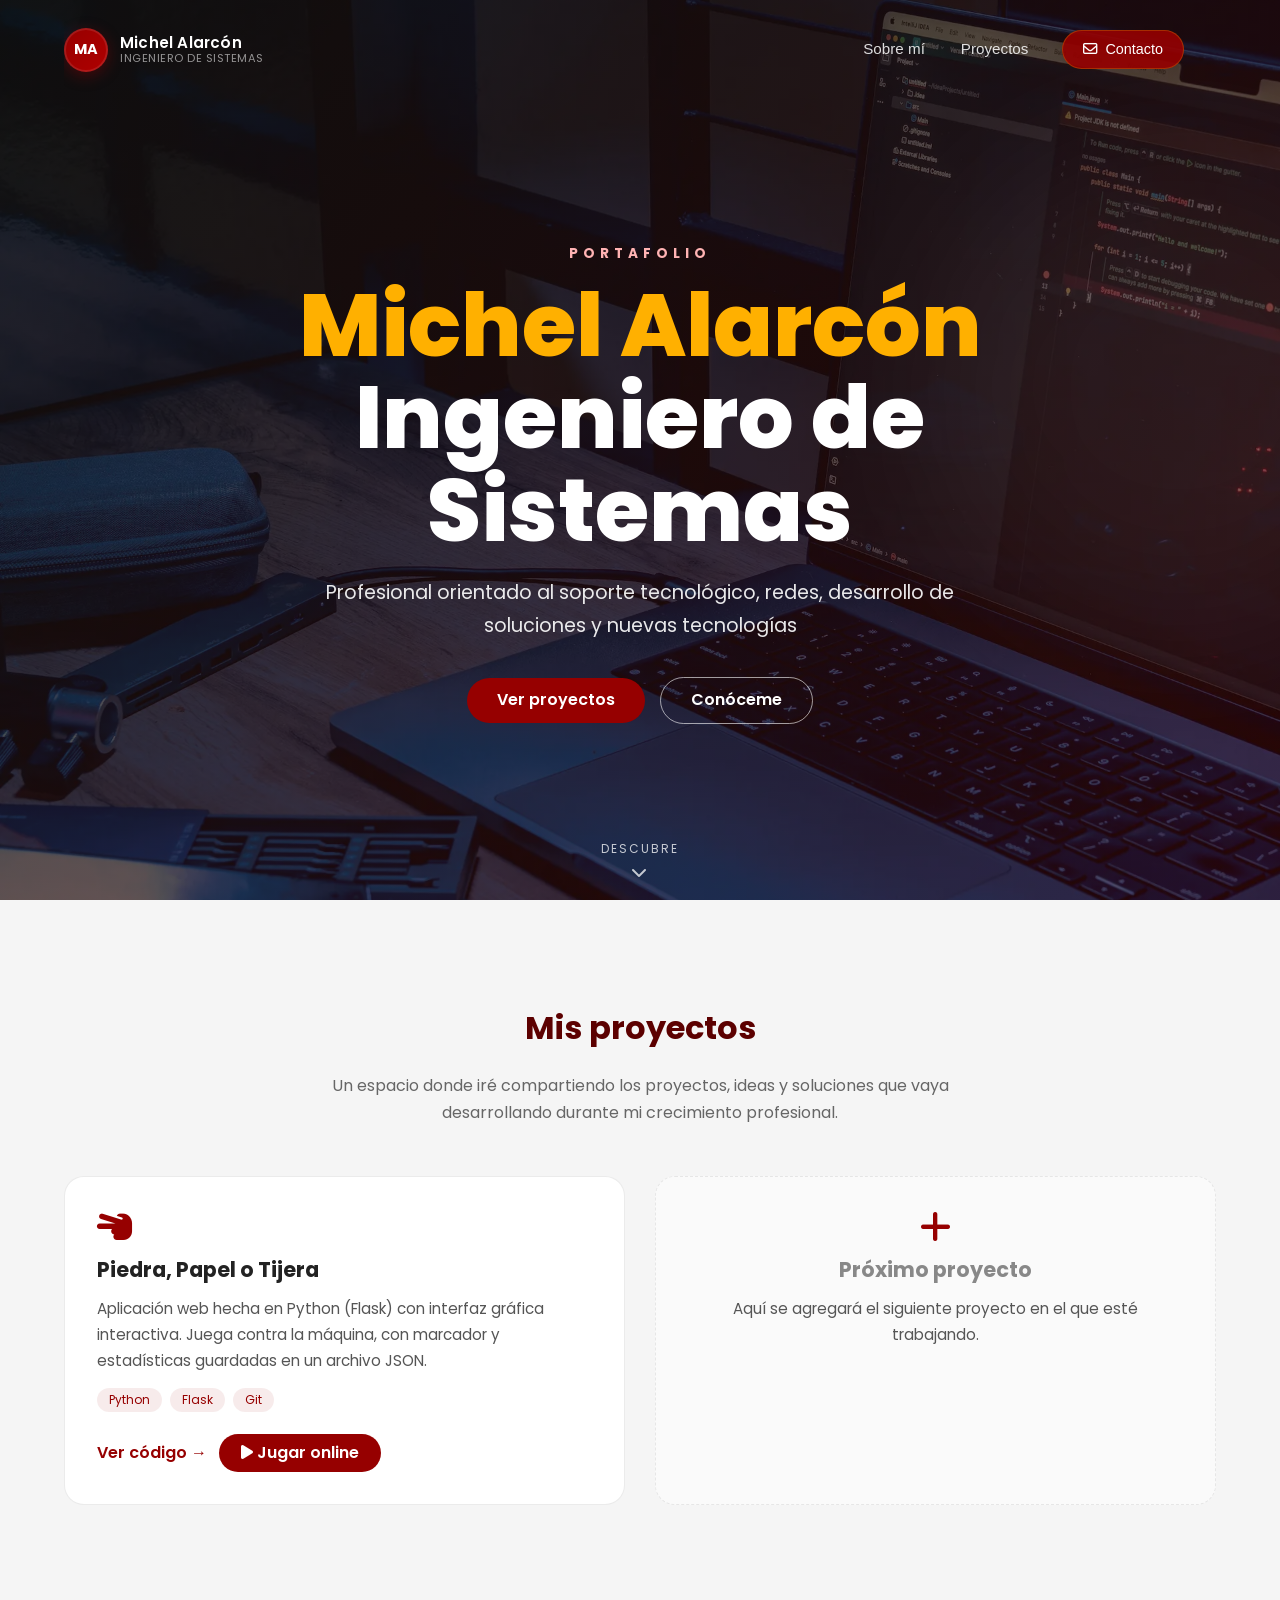
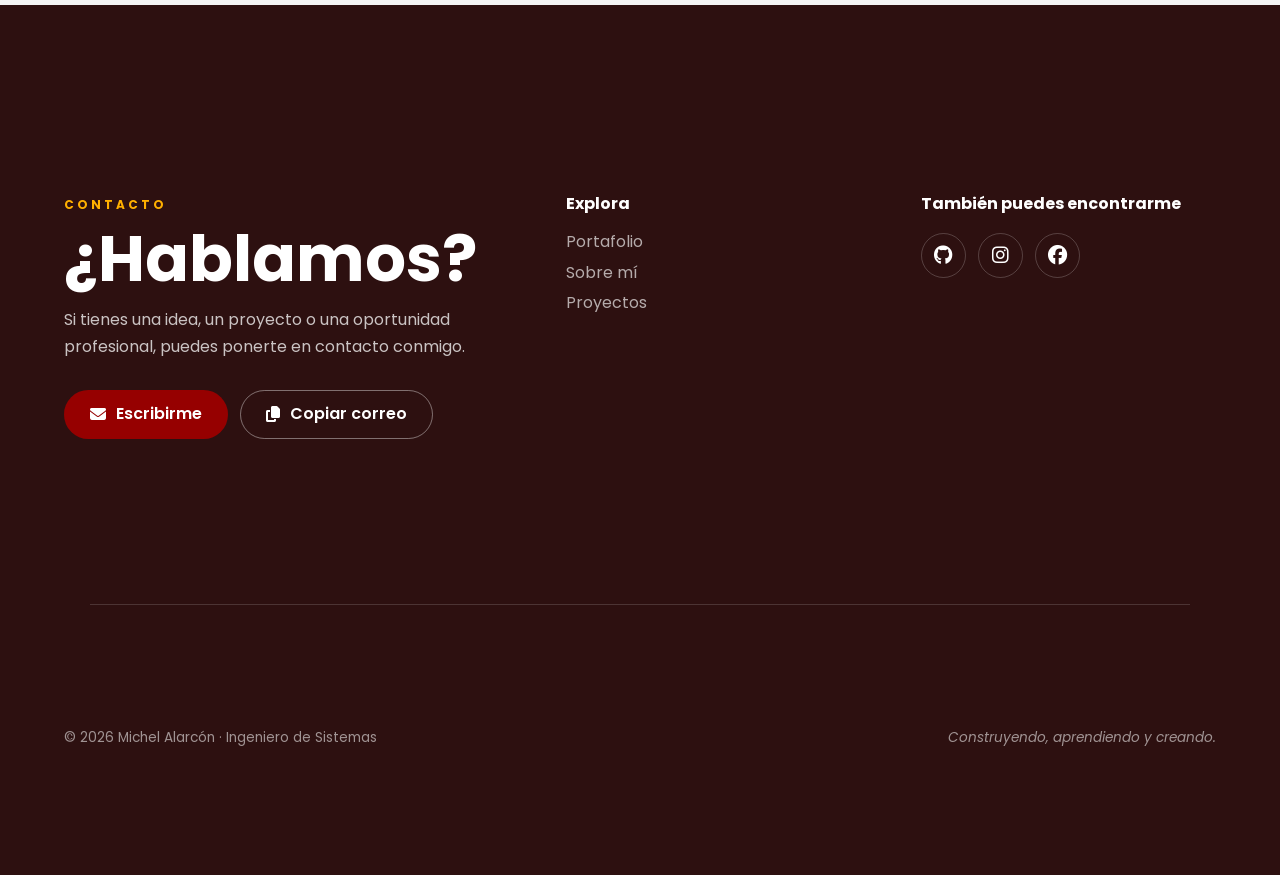
==== commit 2e76bcbe: "Nuevo hero con imagen de escritorio, nav con avatar y estilos limpios" ====
--- a/index.html
+++ b/index.html
@@ -30,7 +30,7 @@
     <meta property="og:title" content="Portafolio de Michel Alarcón Pedreros">
     <meta property="og:description"
         content="Portafolio profesional de Michel Alarcón: proyectos, tecnología, Python, redes e inteligencia artificial.">
-    <meta property="og:image" content="./images/estudiar.jpg">
+    <meta property="og:image" content="./images/hero.webp">
 
     <style>
 
@@ -39,27 +39,25 @@
         ========================= */
 
         .hero {
-            position: relative;
-            min-height: 100vh;
-            overflow: hidden;
-            color: #fff;
-            isolation: isolate;
-
-            background:
-                linear-gradient(
-                    135deg,
-                    rgba(15, 15, 15, 0.78),
-                    rgba(60, 0, 0, 0.58)
-                ),
-                url("./images/estudiar.jpg");
-
-            background-size: cover;
-            background-position: center;
-            background-attachment: fixed;
-        }
-
-
-        /* Efecto suave de luz */
+    position: relative;
+    min-height: 100vh;
+    overflow: hidden;
+    color: #fff;
+    isolation: isolate;
+
+    background:
+        linear-gradient(
+            135deg,
+            rgba(15, 15, 15, 0.78),
+            rgba(60, 0, 0, 0.58)
+        ),
+        url("./images/hero.webp");
+
+    background-size: cover;
+    background-position: center;
+    background-attachment: fixed;
+}
+
 
         .hero::after {
             content: "";
@@ -101,7 +99,6 @@
             letter-spacing: 0.3px;
         }
 
-
         .nav__links {
             position: relative;
             transition: color 0.3s ease;
@@ -329,20 +326,53 @@
         }
 
 
+        /* =========================
+           ACCIONES DE LA TARJETA
+        ========================= */
+
+        .project-card__actions {
+            display: flex;
+            flex-wrap: wrap;
+            gap: 12px;
+            align-items: center;
+            margin-top: 8px;
+        }
+
+
         .project-card__link {
-            margin-top: 8px;
-
             font-weight: 600;
             color: #960000;
 
             text-decoration: none;
 
             transition: transform 0.2s ease;
+
+            background: transparent;
+            border: none;
+            cursor: pointer;
+            font-family: inherit;
+            font-size: 1rem;
+            padding: 0;
         }
 
 
         .project-card__link:hover {
             transform: translateX(5px);
+        }
+
+
+        .project-card__link--demo {
+            background: #960000;
+            color: #fff;
+            padding: 10px 22px;
+            border-radius: 999px;
+            transition: background 0.3s ease, transform 0.3s ease;
+        }
+
+
+        .project-card__link--demo:hover {
+            background: #b00000;
+            transform: translateY(-2px);
         }
 
 
@@ -359,6 +389,81 @@
 
 
         /* =========================
+           MODAL DE CARGA DEL JUEGO
+        ========================= */
+
+        .loading-modal {
+            position: fixed;
+            inset: 0;
+            background: rgba(15, 15, 15, 0.85);
+            backdrop-filter: blur(6px);
+            z-index: 9999;
+
+            display: flex;
+            align-items: center;
+            justify-content: center;
+
+            opacity: 0;
+            pointer-events: none;
+            transition: opacity 0.3s ease;
+        }
+
+
+        .loading-modal--show {
+            opacity: 1;
+            pointer-events: unset;
+        }
+
+
+        .loading-modal__content {
+            text-align: center;
+            color: #fff;
+            max-width: 420px;
+            padding: 40px 30px;
+            background: rgba(30, 10, 10, 0.95);
+            border-radius: 20px;
+            border: 1px solid rgba(255, 176, 0, 0.2);
+            box-shadow: 0 30px 80px rgba(0, 0, 0, 0.5);
+            animation: modalAppear 0.4s ease;
+        }
+
+
+        .loading-modal__spinner {
+            width: 60px;
+            height: 60px;
+            margin: 0 auto 25px;
+            border: 4px solid rgba(255, 176, 0, 0.2);
+            border-top-color: #ffb000;
+            border-radius: 50%;
+            animation: spin 1s linear infinite;
+        }
+
+
+        .loading-modal__title {
+            font-size: 1.3rem;
+            margin: 0 0 15px;
+            color: #fff;
+            font-weight: 600;
+        }
+
+
+        .loading-modal__text {
+            font-size: 0.95rem;
+            line-height: 1.6;
+            margin: 0 0 15px;
+            color: rgba(255, 255, 255, 0.85);
+        }
+
+
+        .loading-modal__subtext {
+            font-size: 0.85rem;
+            margin: 0;
+            color: #ffb000;
+            font-style: italic;
+        }
+
+
+        /* =========================
            ANIMACIONES
         ========================= */
 
@@ -391,6 +496,23 @@
         }
 
 
+        @keyframes spin {
+            to { transform: rotate(360deg); }
+        }
+
+
+        @keyframes modalAppear {
+            from {
+                opacity: 0;
+                transform: translateY(20px) scale(0.95);
+            }
+            to {
+                opacity: 1;
+                transform: translateY(0) scale(1);
+            }
+        }
+
+
         /* =========================
            RESPONSIVE
         ========================= */
@@ -431,6 +553,19 @@
                 padding: 70px 0;
             }
 
+            .loading-modal__content {
+                margin: 20px;
+                padding: 30px 20px;
+            }
+
+            .loading-modal__title {
+                font-size: 1.1rem;
+            }
+
+            .loading-modal__text {
+                font-size: 0.9rem;
+            }
+
         }
 
     </style>
@@ -446,76 +581,78 @@
 
     <header class="hero">
 
-        <nav class="nav container">
-
-            <div class="nav__logo">
-
-                <a href="index.html" class="nav__title-link">
-                    <h2 class="nav__title">
-                        Michel Alarcón
-                    </h2>
-                </a>
-
-            </div>
-
-
-            <ul id="menu-principal" class="nav__link nav__link--menu">
-
-                <!-- Sobre mí lleva al BLOG -->
-
-                <li class="nav__items">
-
-                    <a href="blog.html" class="nav__links">
-                        Sobre mí
-                    </a>
-
-                </li>
-
-
-                <li class="nav__items">
-
-                    <a href="#proyectos" class="nav__links">
-                        Proyectos
-                    </a>
-
-                </li>
-
-
-                <li class="nav__items">
-
-                    <a href="#contacto" class="nav__links">
-                        Contacto
-                    </a>
-
-                </li>
-
-
-                <li class="nav__items nav__items--close">
-
-                    <img
-                        src="images/close.svg"
-                        class="nav__close"
-                        alt="Cerrar menú">
-
-                </li>
-
-            </ul>
-
-
-            <button
-                class="nav__menu"
-                aria-label="Abrir menú"
-                aria-expanded="false"
-                aria-controls="menu-principal">
-
-                <img
-                    src="images/menu.svg"
-                    class="nav__img"
-                    alt="">
-
-            </button>
-
-        </nav>
+       <nav class="nav container">
+
+    <a href="index.html" class="nav__brand">
+
+        <span class="nav__avatar">
+            MA
+        </span>
+
+        <span class="nav__brand-text">
+            <span class="nav__brand-name">Michel Alarcón</span>
+            <span class="nav__brand-role">Ingeniero de Sistemas</span>
+        </span>
+
+    </a>
+
+
+    <ul id="menu-principal" class="nav__link nav__link--menu">
+
+        <li class="nav__items">
+
+            <a href="blog.html" class="nav__links">
+                Sobre mí
+            </a>
+
+        </li>
+
+
+        <li class="nav__items">
+
+            <a href="#proyectos" class="nav__links">
+                Proyectos
+            </a>
+
+        </li>
+
+
+        <li class="nav__items nav__items--cta">
+
+            <a href="#contacto" class="nav__links nav__links--cta">
+                <i class="fa-regular fa-envelope"></i>
+                Contacto
+            </a>
+
+        </li>
+
+
+        <li class="nav__items nav__items--close">
+
+            <img
+                src="images/close.svg"
+                class="nav__close"
+                alt="Cerrar menú">
+
+        </li>
+
+    </ul>
+
+
+    <button
+        class="nav__menu"
+        aria-label="Abrir menú"
+        aria-expanded="false"
+        aria-controls="menu-principal">
+
+        <img
+            src="images/menu.svg"
+            class="nav__img"
+            alt="">
+
+    </button>
+
+</nav>
 
 
 
@@ -524,7 +661,7 @@
         <section class="hero__container container">
 
             <h1 class="hero__title">
-                Hola, soy <span>Michel Alarcón</span>
+                <span>Michel Alarcón</span>
                 <br>
                 Ingeniero de Sistemas
             </h1>
@@ -534,7 +671,6 @@
 
                 Profesional orientado al soporte tecnológico,
                 redes, desarrollo de soluciones y nuevas tecnologías
-                como Python, Machine Learning e Inteligencia Artificial.
 
             </p>
 
@@ -598,7 +734,9 @@
             <div class="projects__grid">
 
 
-                <!-- PROYECTO -->
+                <!-- =========================
+                     PROYECTO: PIEDRA PAPEL TIJERA
+                ========================= -->
 
                 <article class="project-card">
 
@@ -614,10 +752,10 @@
 
                     <p class="project-card__desc">
 
-                        Aplicación de escritorio hecha en Python
-                        con interfaz gráfica (Tkinter).
-                        Juega contra la máquina, con marcador
-                        y estadísticas guardadas en un archivo JSON.
+                        Aplicación web hecha en Python (Flask) con
+                        interfaz gráfica interactiva. Juega contra
+                        la máquina, con marcador y estadísticas
+                        guardadas en un archivo JSON.
 
                     </p>
 
@@ -629,7 +767,7 @@
                         </span>
 
                         <span class="project-card__tag">
-                            Tkinter
+                            Flask
                         </span>
 
                         <span class="project-card__tag">
@@ -639,21 +777,39 @@
                     </div>
 
 
-                    <a
-                        href="https://github.com/michelalarcon2022/piedra-papel-tijera-python"
-                        target="_blank"
-                        rel="noopener noreferrer"
-                        class="project-card__link">
-
-                        Ver código en GitHub →
-
-                    </a>
+                    <div class="project-card__actions">
+
+                        <a
+                            href="https://github.com/michelalarcon2022/piedra-papel-tijera-python"
+                            target="_blank"
+                            rel="noopener noreferrer"
+                            class="project-card__link">
+
+                            Ver código →
+
+                        </a>
+
+
+                        <button
+                            class="project-card__link project-card__link--demo"
+                            id="btnJugar"
+                            data-url="https://piedra-papel-tijera-web-5xyo.onrender.com"
+                            type="button">
+
+                            <i class="fa-solid fa-play"></i>
+                            Jugar online
+
+                        </button>
+
+                    </div>
 
                 </article>
 
 
 
-                <!-- PRÓXIMO PROYECTO -->
+                <!-- =========================
+                     PRÓXIMO PROYECTO
+                ========================= -->
 
                 <article
                     class="project-card project-card--soon">
@@ -841,6 +997,35 @@
 
 
     <!-- =========================
+         MODAL DE CARGA DEL JUEGO
+    ========================= -->
+
+    <div class="loading-modal" id="loadingModal" aria-hidden="true">
+
+        <div class="loading-modal__content">
+
+            <div class="loading-modal__spinner"></div>
+
+            <h3 class="loading-modal__title">
+                Abriendo Piedra, Papel o Tijera
+            </h3>
+
+            <p class="loading-modal__text">
+                El juego se está preparando.
+                La primera carga puede tardar unos segundos. ⏳
+            </p>
+
+            <p class="loading-modal__subtext">
+                ¡Gracias por la paciencia!
+            </p>
+
+        </div>
+
+    </div>
+
+
+
+    <!-- =========================
          SCRIPTS
     ========================= -->
 
--- a/css/estilos.css
+++ b/css/estilos.css
@@ -65,30 +65,94 @@
     display: flex;
     align-items: center;
     justify-content: space-between;
-    transition: background 0.3s ease, box-shadow 0.3s ease, backdrop-filter 0.3s ease;
+    transition: background 0.4s ease, box-shadow 0.4s ease, backdrop-filter 0.4s ease, border-color 0.4s ease;
+    border-bottom: 1px solid transparent;
 }
 
 .nav--scrolled {
-    background: rgba(0, 0, 0, 0.85);
-    backdrop-filter: blur(10px);
-    box-shadow: 0 4px 20px rgba(0, 0, 0, 0.15);
-}
-
-.nav__logo {
-    display: flex;
-    align-items: center;
-}
-
-.nav__title {
-    font-weight: 300;
-    color: #fff;
-    margin: 0;
-}
-
-.nav__title-link {
+    background: rgba(30, 10, 10, 0.55);
+    backdrop-filter: blur(14px);
+    -webkit-backdrop-filter: blur(14px);
+    border-bottom-color: rgba(255, 255, 255, 0.06);
+    box-shadow: 0 4px 30px rgba(0, 0, 0, 0.2);
+}
+
+
+/* =========================
+   MARCA (avatar + nombre)
+========================= */
+
+.nav__brand {
+    display: flex;
+    align-items: center;
+    gap: 12px;
     text-decoration: none;
     color: inherit;
-}
+    transition: transform 0.3s ease;
+}
+
+.nav__brand:hover {
+    transform: translateY(-1px);
+}
+
+
+.nav__avatar {
+    display: flex;
+    align-items: center;
+    justify-content: center;
+
+    width: 44px;
+    height: 44px;
+
+    border-radius: 50%;
+
+    background: linear-gradient(135deg, #960000, #b00000);
+    color: #fff;
+
+    font-size: 0.9rem;
+    font-weight: 700;
+    letter-spacing: 0.5px;
+
+    box-shadow:
+        0 4px 15px rgba(150, 0, 0, 0.4),
+        inset 0 0 0 2px rgba(255, 255, 255, 0.1);
+
+    transition: transform 0.3s ease, box-shadow 0.3s ease;
+}
+
+.nav__brand:hover .nav__avatar {
+    transform: scale(1.05);
+    box-shadow:
+        0 6px 20px rgba(150, 0, 0, 0.5),
+        inset 0 0 0 2px rgba(255, 255, 255, 0.15);
+}
+
+
+.nav__brand-text {
+    display: flex;
+    flex-direction: column;
+    line-height: 1.2;
+}
+
+.nav__brand-name {
+    font-size: 0.95rem;
+    font-weight: 600;
+    color: #fff;
+    letter-spacing: 0.2px;
+}
+
+.nav__brand-role {
+    font-size: 0.7rem;
+    font-weight: 400;
+    color: rgba(255, 255, 255, 0.55);
+    letter-spacing: 0.5px;
+    text-transform: uppercase;
+}
+
+
+/* =========================
+   LINKS DEL MENÚ
+========================= */
 
 .nav__link {
     margin-left: auto;
@@ -96,6 +160,7 @@
     display: grid;
     grid-auto-flow: column;
     grid-auto-columns: max-content;
+    align-items: center;
     gap: 2em;
 }
 
@@ -103,20 +168,86 @@
     list-style: none;
 }
 
-.nav__items--close {
-    list-style: none;
-    padding: 0;
-}
 
 .nav__links {
-    color: rgba(255, 255, 255, 0.9);
+    position: relative;
+
+    color: rgba(255, 255, 255, 0.85);
     text-decoration: none;
+    font-size: 0.95rem;
+    font-weight: 500;
+
+    padding: 6px 2px;
+
     transition: color 0.3s ease;
 }
 
+
+.nav__links::after {
+    content: "";
+    position: absolute;
+    left: 0;
+    bottom: -4px;
+
+    width: 0;
+    height: 2px;
+
+    background: #ffb000;
+
+    border-radius: 2px;
+
+    transition: width 0.3s ease;
+}
+
+
 .nav__links:hover {
-    color: var(--color-accent);
-}
+    color: #fff;
+}
+
+.nav__links:hover::after {
+    width: 100%;
+}
+
+
+/* =========================
+   CTA (botón Contacto destacado)
+========================= */
+
+.nav__links--cta {
+    display: inline-flex;
+    align-items: center;
+    gap: 8px;
+
+    padding: 10px 20px;
+
+    background: rgba(150, 0, 0, 0.9);
+    border: 1px solid rgba(255, 176, 0, 0.25);
+    border-radius: 999px;
+
+    color: #fff;
+    font-size: 0.9rem;
+
+    transition:
+        background 0.3s ease,
+        transform 0.3s ease,
+        box-shadow 0.3s ease;
+}
+
+.nav__links--cta::after {
+    display: none;
+}
+
+.nav__links--cta:hover {
+    background: #b00000;
+    transform: translateY(-2px);
+    box-shadow: 0 8px 20px rgba(150, 0, 0, 0.4);
+    color: #fff;
+}
+
+
+/* =========================
+   BOTÓN HAMBURGUESA
+========================= */
 
 .nav__menu {
     margin-left: auto;
@@ -496,6 +627,139 @@
 
 
 /* =========================================
+   ACCIONES DE LA TARJETA DE PROYECTO
+========================================= */
+
+.project-card__actions {
+    display: flex;
+    flex-wrap: wrap;
+    gap: 12px;
+    align-items: center;
+    margin-top: 8px;
+}
+
+.project-card__link {
+    font-weight: 600;
+    color: #960000;
+    text-decoration: none;
+    transition: transform 0.2s ease;
+
+    background: transparent;
+    border: none;
+    cursor: pointer;
+    font-family: inherit;
+    font-size: 1rem;
+    padding: 0;
+}
+
+.project-card__link:hover {
+    transform: translateX(5px);
+}
+
+.project-card__link--demo {
+    background: #960000;
+    color: #fff;
+    padding: 10px 22px;
+    border-radius: 999px;
+    transition: background 0.3s ease, transform 0.3s ease;
+}
+
+.project-card__link--demo:hover {
+    background: #b00000;
+    transform: translateY(-2px);
+}
+
+
+/* =========================================
+   MODAL DE CARGA DEL JUEGO
+========================================= */
+
+.loading-modal {
+    position: fixed;
+    inset: 0;
+    background: rgba(15, 15, 15, 0.85);
+    backdrop-filter: blur(6px);
+    z-index: 9999;
+
+    display: flex;
+    align-items: center;
+    justify-content: center;
+
+    opacity: 0;
+    pointer-events: none;
+    transition: opacity 0.3s ease;
+}
+
+.loading-modal--show {
+    opacity: 1;
+    pointer-events: unset;
+}
+
+.loading-modal__content {
+    text-align: center;
+    color: #fff;
+    max-width: 420px;
+    padding: 40px 30px;
+    background: rgba(30, 10, 10, 0.95);
+    border-radius: 20px;
+    border: 1px solid rgba(255, 176, 0, 0.2);
+    box-shadow: 0 30px 80px rgba(0, 0, 0, 0.5);
+    animation: modalAppear 0.4s ease;
+}
+
+.loading-modal__spinner {
+    width: 60px;
+    height: 60px;
+    margin: 0 auto 25px;
+    border: 4px solid rgba(255, 176, 0, 0.2);
+    border-top-color: #ffb000;
+    border-radius: 50%;
+    animation: spin 1s linear infinite;
+}
+
+.loading-modal__title {
+    font-size: 1.3rem;
+    margin: 0 0 15px;
+    color: #fff;
+    font-weight: 600;
+}
+
+.loading-modal__text {
+    font-size: 0.95rem;
+    line-height: 1.6;
+    margin: 0 0 15px;
+    color: rgba(255, 255, 255, 0.85);
+}
+
+.loading-modal__subtext {
+    font-size: 0.85rem;
+    margin: 0;
+    color: #ffb000;
+    font-style: italic;
+}
+
+
+/* =========================================
+   ANIMACIONES KEYFRAMES
+========================================= */
+
+@keyframes spin {
+    to { transform: rotate(360deg); }
+}
+
+@keyframes modalAppear {
+    from {
+        opacity: 0;
+        transform: translateY(20px) scale(0.95);
+    }
+    to {
+        opacity: 1;
+        transform: translateY(0) scale(1);
+    }
+}
+
+
+/* =========================================
    RESPONSIVE
 ========================================= */
 
@@ -505,17 +769,22 @@
         display: block;
     }
 
+    .nav__brand-text {
+        display: none;
+    }
+
     .nav__link--menu {
         position: fixed;
-        background-color: #000;
+        background-color: #0f0a0a;
         top: 0;
         left: 0;
         height: 100%;
         width: 100%;
         display: flex;
         flex-direction: column;
-        justify-content: space-evenly;
+        justify-content: center;
         align-items: center;
+        gap: 2.5rem;
         z-index: 100;
         opacity: 0;
         pointer-events: none;
@@ -539,37 +808,24 @@
 
     .nav__links {
         color: #fff;
-        font-size: 1.3rem;
-    }
-
-    .knowledge__container {
-        grid-template-columns: 1fr;
-        grid-template-rows: max-content 1fr;
-        gap: 3em;
-        text-align: center;
-    }
-
-    .knowledge__picture {
-        grid-row: 1 / 2;
-        justify-self: center;
-    }
-
-    .footer {
-        padding: 70px 20px 25px;
-    }
-
-    .footer__container {
-        grid-template-columns: 1fr;
-        gap: 45px;
-    }
-
-    .contacto__titulo {
-        font-size: 3rem;
-    }
-
-    .footer__copy {
-        flex-direction: column;
-        text-align: center;
+        font-size: 1.5rem;
+        font-weight: 600;
+    }
+
+    .nav__links::after {
+        bottom: -6px;
+        height: 2px;
+    }
+
+    .nav__links--cta {
+        font-size: 1.1rem;
+        padding: 14px 28px;
+    }
+
+    .nav__avatar {
+        width: 40px;
+        height: 40px;
+        font-size: 0.85rem;
     }
 
 }
@@ -594,4 +850,22 @@
         justify-content: center;
     }
 
+}
+
+
+@media (max-width: 480px) {
+
+    .loading-modal__content {
+        margin: 20px;
+        padding: 30px 20px;
+    }
+
+    .loading-modal__title {
+        font-size: 1.1rem;
+    }
+
+    .loading-modal__text {
+        font-size: 0.9rem;
+    }
+
 }
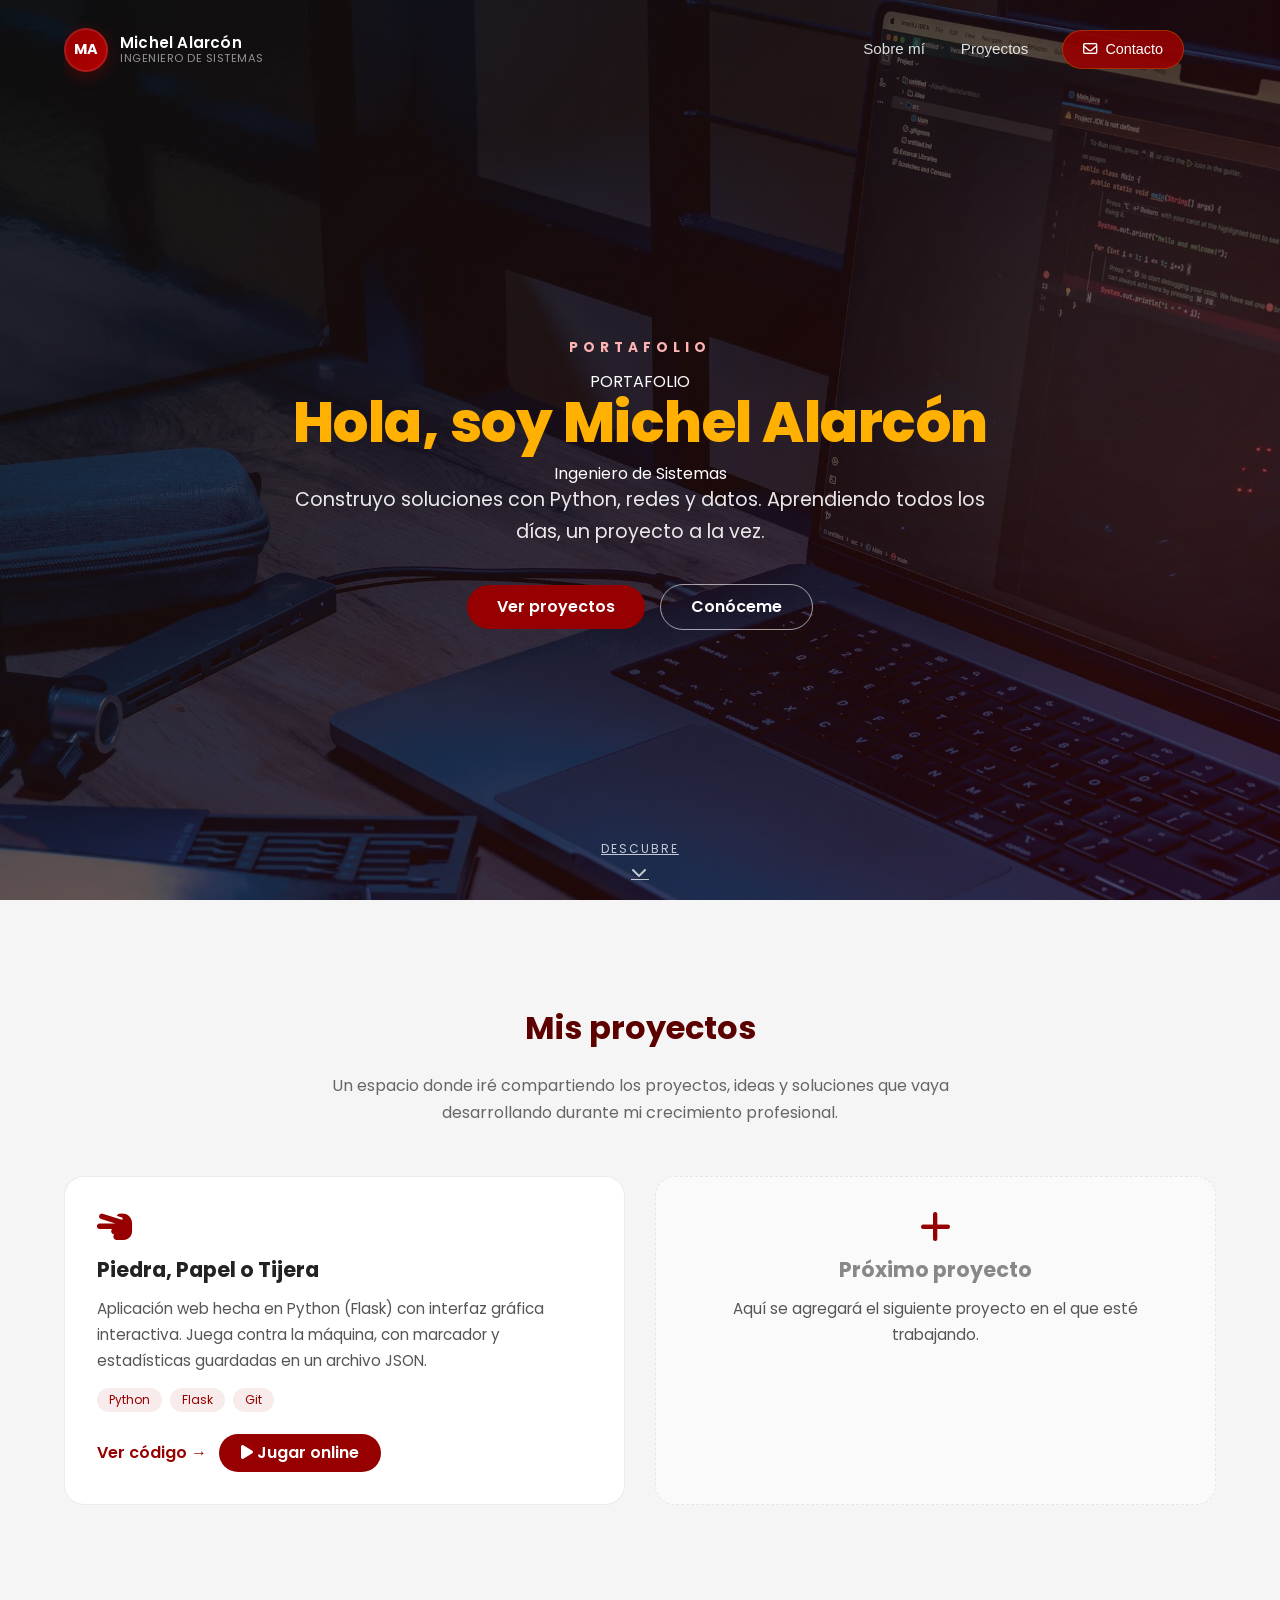
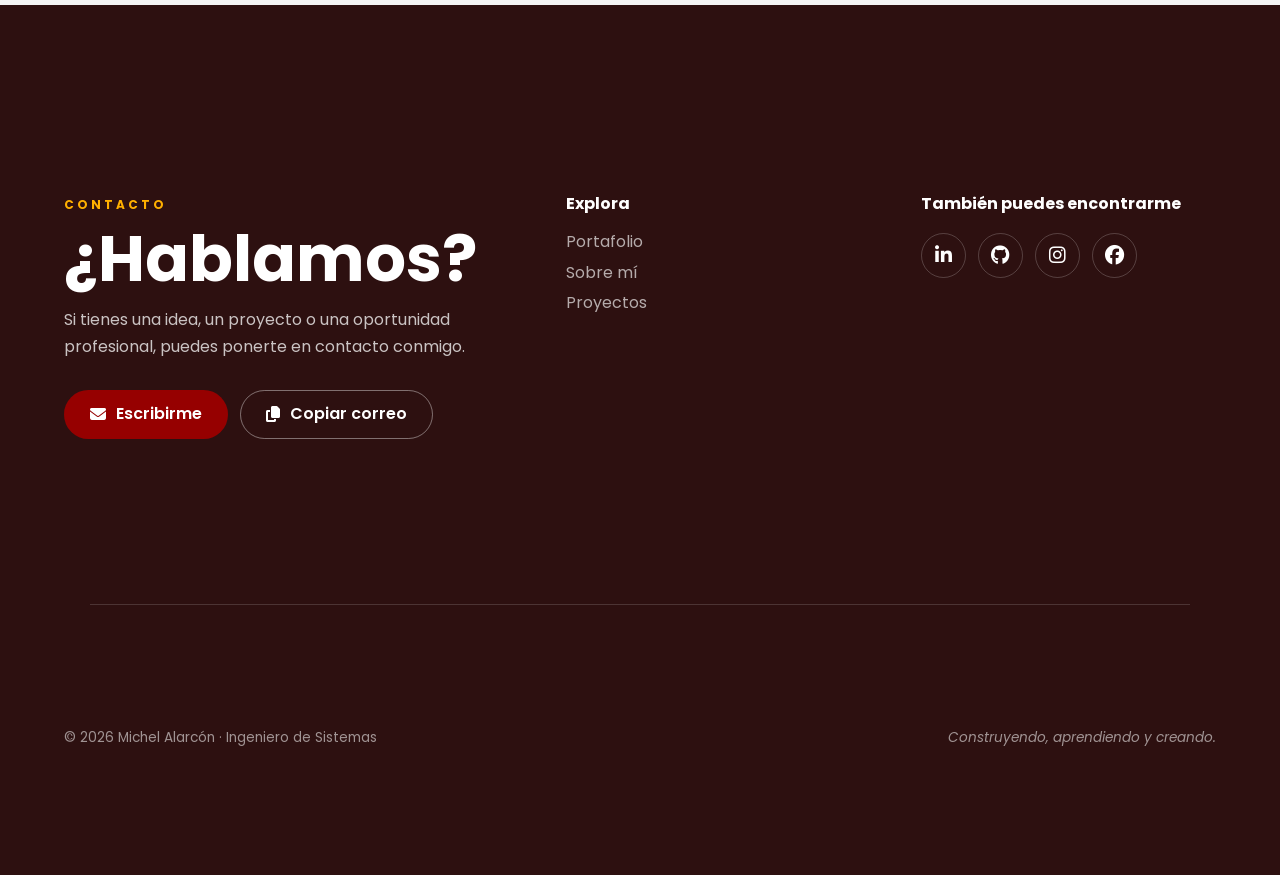
==== commit fe43b217: "Añado botón Ver CV al blog y estilos para LinkedIn" ====
--- a/index.html
+++ b/index.html
@@ -138,17 +138,17 @@
         }
 
 
-        .hero__title {
-            max-width: 900px;
-            margin: 0 auto 20px;
-
-            font-size: clamp(2.8rem, 7vw, 5.5rem);
-            line-height: 1.05;
+                .hero__title {
+            max-width: 800px;
+            margin: 0 auto 12px;
+
+            font-size: clamp(2rem, 4.5vw, 3.5rem);
+            line-height: 1.1;
             font-weight: 800;
 
             color: #fff;
 
-            animation: aparecer 1s ease forwards;
+            letter-spacing: -0.5px;
         }
 
 
@@ -660,44 +660,51 @@
 
         <section class="hero__container container">
 
-            <h1 class="hero__title">
-                <span>Michel Alarcón</span>
-                <br>
-                Ingeniero de Sistemas
-            </h1>
-
-
-            <p class="hero__paragrafo">
-
-                Profesional orientado al soporte tecnológico,
-                redes, desarrollo de soluciones y nuevas tecnologías
-
-            </p>
-
-
-            <div class="hero__buttons">
-
-                <a href="#proyectos" class="cta">
-                    Ver proyectos
-                </a>
-
-
-                <a href="blog.html" class="cta cta--secondary">
-                    Conóceme
-                </a>
-
-            </div>
-
-
-            <div class="scroll-indicator">
-
-                <span>DESCUBRE</span>
-
-                <i class="fa-solid fa-chevron-down"></i>
-
-            </div>
-
-        </section>
+    <span class="hero__tag">
+        PORTAFOLIO
+    </span>
+
+    <h1 class="hero__title">
+        <span class="hero__word">Hola,</span>
+        <span class="hero__word">soy</span>
+        <span class="hero__word hero__word--accent">Michel</span>
+        <span class="hero__word hero__word--accent">Alarcón</span>
+    </h1>
+
+    <p class="hero__role">
+        Ingeniero de Sistemas
+    </p>
+
+    <p class="hero__paragrafo">
+
+        Construyo soluciones con Python, redes y datos.
+        Aprendiendo todos los días, un proyecto a la vez.
+
+    </p>
+
+    <div class="hero__buttons">
+
+        <a href="#proyectos" class="cta">
+            Ver proyectos
+        </a>
+
+        <a href="blog.html" class="cta cta--secondary">
+            Conóceme
+        </a>
+
+    </div>
+
+    <a href="#proyectos" class="scroll-indicator" aria-label="Descubre más">
+
+        <span>DESCUBRE</span>
+
+        <span class="scroll-indicator__line"></span>
+
+        <i class="fa-solid fa-chevron-down"></i>
+
+    </a>
+
+</section>
 
     </header>
 
@@ -921,35 +928,38 @@
                     También puedes encontrarme
                 </h3>
 
-                <div class="contacto__social-icons">
-
-                    <a
-                        href="https://github.com/michelalarcon2022"
-                        target="_blank"
-                        rel="noopener noreferrer"
-                        aria-label="GitHub">
+                                <div class="contacto__social-icons">
+
+                    <a href="https://www.linkedin.com/in/michelandresalarconpedreros/"
+                       target="_blank" rel="noopener noreferrer"
+                       aria-label="LinkedIn">
+
+                        <i class="fa-brands fa-linkedin-in"></i>
+
+                    </a>
+
+
+                    <a href="https://github.com/michelalarcon2022"
+                       target="_blank" rel="noopener noreferrer"
+                       aria-label="GitHub">
 
                         <i class="fa-brands fa-github"></i>
 
                     </a>
 
 
-                    <a
-                        href="https://www.instagram.com/andresalarcon01/"
-                        target="_blank"
-                        rel="noopener noreferrer"
-                        aria-label="Instagram">
+                    <a href="https://www.instagram.com/andresalarcon01/"
+                       target="_blank" rel="noopener noreferrer"
+                       aria-label="Instagram">
 
                         <i class="fa-brands fa-instagram"></i>
 
                     </a>
 
 
-                    <a
-                        href="https://www.facebook.com/maikol.alarkon/"
-                        target="_blank"
-                        rel="noopener noreferrer"
-                        aria-label="Facebook">
+                    <a href="https://www.facebook.com/maikol.alarkon/"
+                       target="_blank" rel="noopener noreferrer"
+                       aria-label="Facebook">
 
                         <i class="fa-brands fa-facebook"></i>
 
--- a/css/estilos.css
+++ b/css/estilos.css
@@ -65,7 +65,10 @@
     display: flex;
     align-items: center;
     justify-content: space-between;
-    transition: background 0.4s ease, box-shadow 0.4s ease, backdrop-filter 0.4s ease, border-color 0.4s ease;
+    transition: background 0.4s ease,
+                box-shadow 0.4s ease,
+                backdrop-filter 0.4s ease,
+                border-color 0.4s ease;
     border-bottom: 1px solid transparent;
 }
 
@@ -78,10 +81,6 @@
 }
 
 
-/* =========================
-   MARCA (avatar + nombre)
-========================= */
-
 .nav__brand {
     display: flex;
     align-items: center;
@@ -150,10 +149,6 @@
 }
 
 
-/* =========================
-   LINKS DEL MENÚ
-========================= */
-
 .nav__link {
     margin-left: auto;
     padding: 0;
@@ -209,10 +204,6 @@
 }
 
 
-/* =========================
-   CTA (botón Contacto destacado)
-========================= */
-
 .nav__links--cta {
     display: inline-flex;
     align-items: center;
@@ -244,10 +235,6 @@
     color: #fff;
 }
 
-
-/* =========================
-   BOTÓN HAMBURGUESA
-========================= */
 
 .nav__menu {
     margin-left: auto;
@@ -271,7 +258,7 @@
 
 
 /* =========================================
-   BOTONES
+   BOTONES GLOBALES (.cta)
 ========================================= */
 
 .cta {
@@ -287,6 +274,39 @@
 
 .cta:hover {
     background: #b00000;
+    transform: translateY(-3px);
+}
+
+
+/* =========================
+   BOTONES DEL HERO
+   (usados en el blog y por consistencia)
+========================= */
+
+.hero__buttons {
+    display: flex;
+    justify-content: center;
+    align-items: center;
+    gap: 15px;
+    flex-wrap: wrap;
+}
+
+
+.hero__buttons .cta {
+    margin: 0;
+}
+
+
+.cta--secondary {
+    background: transparent !important;
+    border: 1px solid rgba(255, 255, 255, 0.6);
+    color: #fff !important;
+}
+
+
+.cta--secondary:hover {
+    background: rgba(255, 255, 255, 0.1) !important;
+    color: #fff !important;
     transform: translateY(-3px);
 }
 
@@ -410,10 +430,6 @@
 }
 
 
-/* =========================================
-   BOTONES DE CONTACTO
-========================================= */
-
 .contacto__acciones {
     display: flex;
     flex-wrap: wrap;
@@ -435,7 +451,10 @@
     cursor: pointer;
     font-family: inherit;
     font-size: 1rem;
-    transition: transform 0.3s ease, background 0.3s ease, box-shadow 0.3s ease, border-color 0.3s ease;
+    transition: transform 0.3s ease,
+                background 0.3s ease,
+                box-shadow 0.3s ease,
+                border-color 0.3s ease;
 }
 
 .contacto__boton:hover {
@@ -511,7 +530,9 @@
     border-radius: 50%;
     color: #fff;
     text-decoration: none;
-    transition: transform 0.3s ease, background 0.3s ease, border-color 0.3s ease;
+    transition: transform 0.3s ease,
+                background 0.3s ease,
+                border-color 0.3s ease;
 }
 
 .contacto__social-icons a:hover {
@@ -519,6 +540,15 @@
     background: var(--color-primary);
     border-color: var(--color-primary);
 }
+
+
+/* Color especial de LinkedIn al hover */
+
+.contacto__social-icons a[aria-label="LinkedIn"]:hover {
+    background: #0a66c2;
+    border-color: #0a66c2;
+}
+
 
 .contacto__social-icons i {
     font-size: 1.2rem;
@@ -568,7 +598,9 @@
     display: flex;
     align-items: center;
     justify-content: center;
-    transition: opacity 0.3s ease, transform 0.3s ease, background 0.3s ease;
+    transition: opacity 0.3s ease,
+                transform 0.3s ease,
+                background 0.3s ease;
 }
 
 .btn-up.hide {
@@ -623,50 +655,6 @@
 .reveal-right.show {
     opacity: 1;
     transform: translateX(0);
-}
-
-
-/* =========================================
-   ACCIONES DE LA TARJETA DE PROYECTO
-========================================= */
-
-.project-card__actions {
-    display: flex;
-    flex-wrap: wrap;
-    gap: 12px;
-    align-items: center;
-    margin-top: 8px;
-}
-
-.project-card__link {
-    font-weight: 600;
-    color: #960000;
-    text-decoration: none;
-    transition: transform 0.2s ease;
-
-    background: transparent;
-    border: none;
-    cursor: pointer;
-    font-family: inherit;
-    font-size: 1rem;
-    padding: 0;
-}
-
-.project-card__link:hover {
-    transform: translateX(5px);
-}
-
-.project-card__link--demo {
-    background: #960000;
-    color: #fff;
-    padding: 10px 22px;
-    border-radius: 999px;
-    transition: background 0.3s ease, transform 0.3s ease;
-}
-
-.project-card__link--demo:hover {
-    background: #b00000;
-    transform: translateY(-2px);
 }
 
 
@@ -755,6 +743,17 @@
     to {
         opacity: 1;
         transform: translateY(0) scale(1);
+    }
+}
+
+@keyframes aparecer {
+    from {
+        opacity: 0;
+        transform: translateY(25px);
+    }
+    to {
+        opacity: 1;
+        transform: translateY(0);
     }
 }
 
@@ -828,6 +827,36 @@
         font-size: 0.85rem;
     }
 
+    .knowledge__container {
+        grid-template-columns: 1fr;
+        grid-template-rows: max-content 1fr;
+        gap: 3em;
+        text-align: center;
+    }
+
+    .knowledge__picture {
+        grid-row: 1 / 2;
+        justify-self: center;
+    }
+
+    .footer {
+        padding: 70px 20px 25px;
+    }
+
+    .footer__container {
+        grid-template-columns: 1fr;
+        gap: 45px;
+    }
+
+    .contacto__titulo {
+        font-size: 3rem;
+    }
+
+    .footer__copy {
+        flex-direction: column;
+        text-align: center;
+    }
+
 }
 
 
@@ -850,6 +879,15 @@
         justify-content: center;
     }
 
+    .hero__buttons {
+        width: 100%;
+    }
+
+    .hero__buttons .cta {
+        width: 100%;
+        max-width: 260px;
+    }
+
 }
 
 
